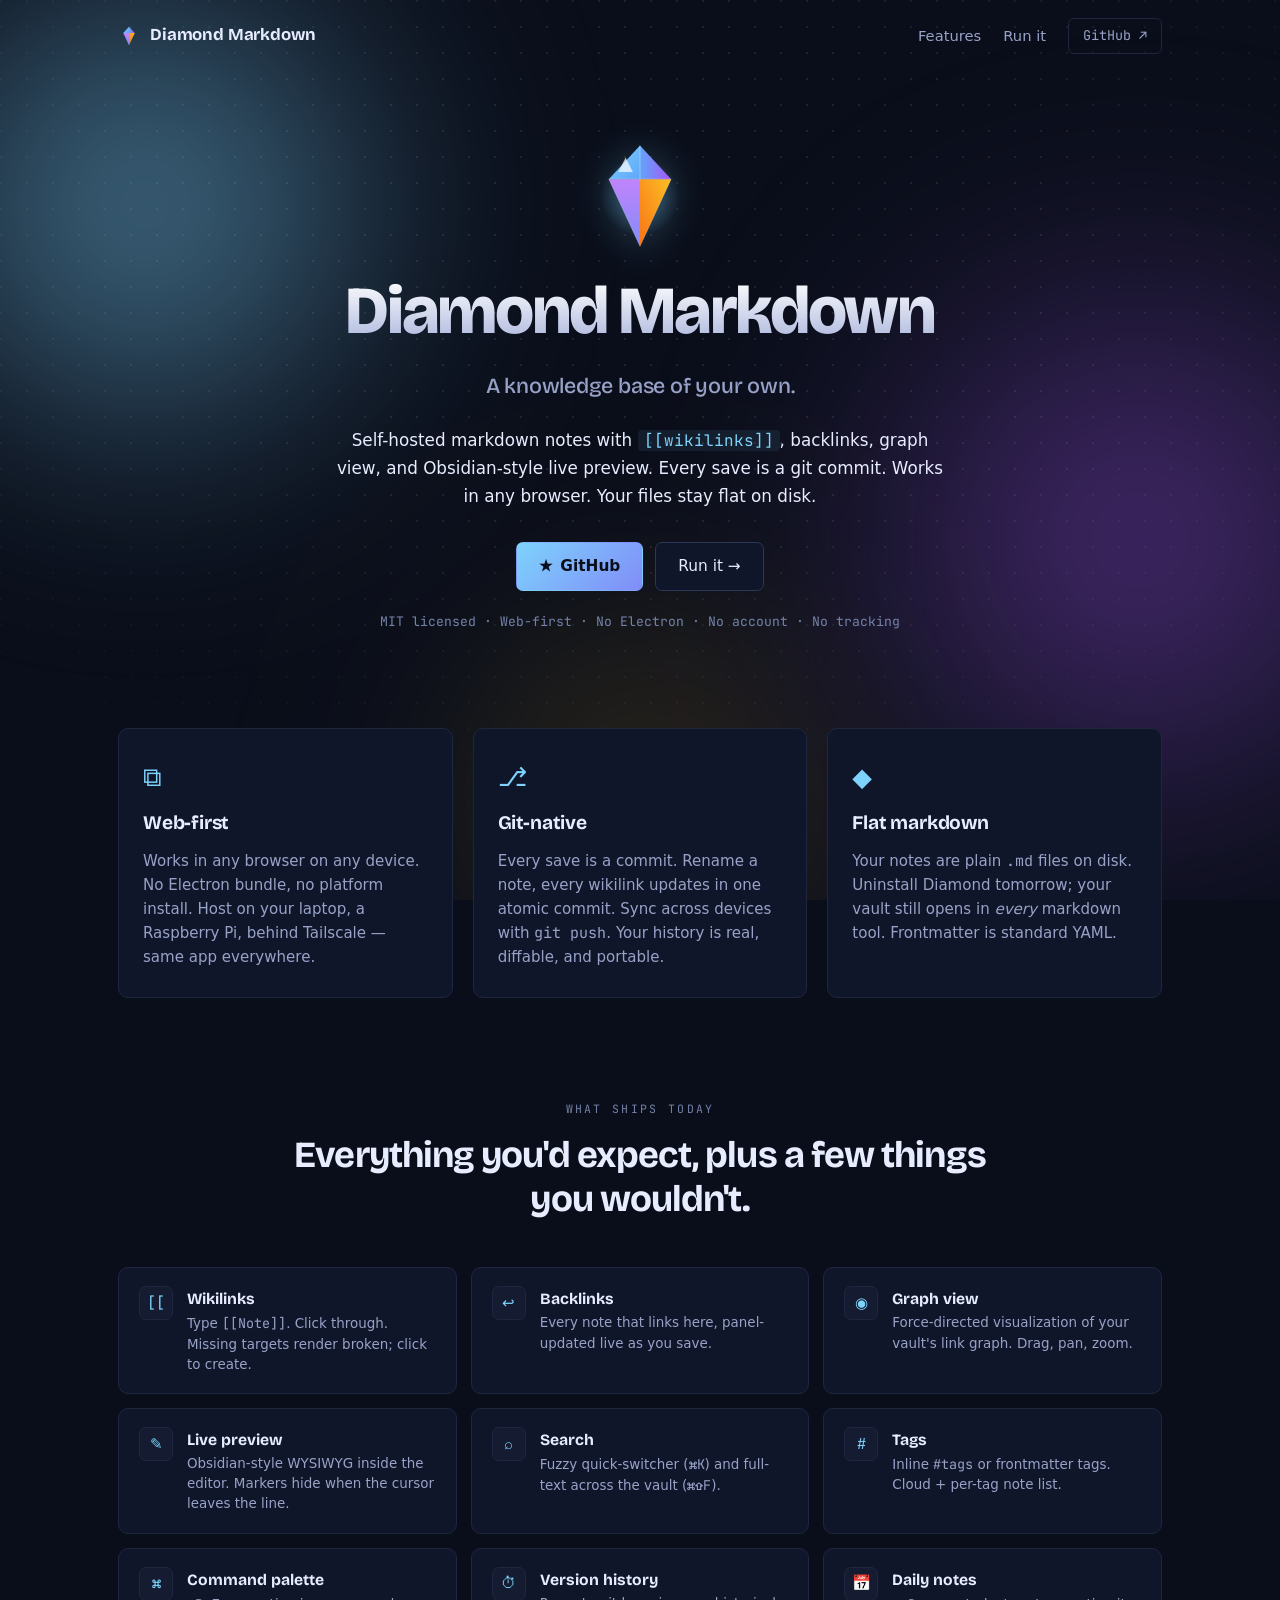
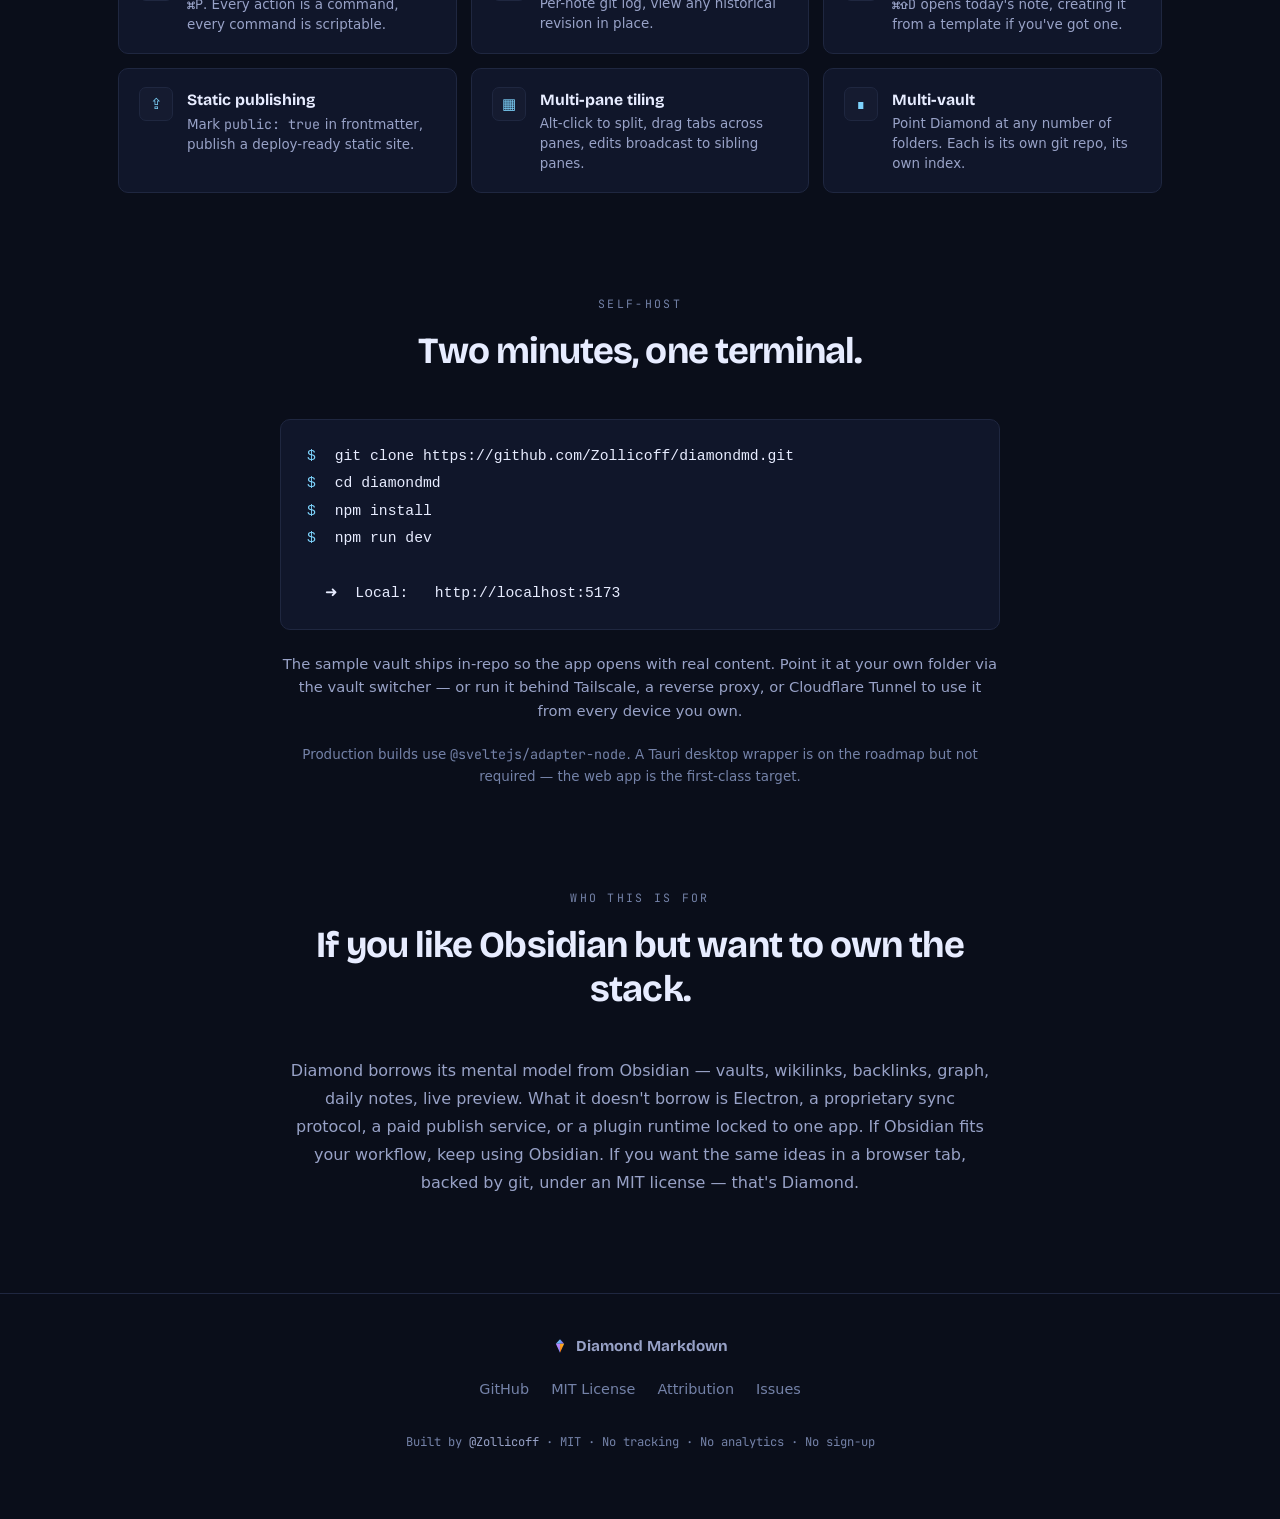
==== index.html @ 81f79e85 "Initial landing page for diamondmarkdown.com" ====
<!doctype html>
<html lang="en">
<head>
<meta charset="utf-8">
<meta name="viewport" content="width=device-width, initial-scale=1">
<title>Diamond Markdown — A knowledge base of your own.</title>
<meta name="description" content="Self-hosted markdown knowledge base. Wikilinks, backlinks, graph view, live preview. Web-first. Git-native. MIT licensed.">
<meta property="og:title" content="Diamond Markdown">
<meta property="og:description" content="A self-hosted markdown knowledge base. Wikilinks, backlinks, graph, live preview. Web-first. Git-native. MIT.">
<meta property="og:type" content="website">
<meta property="og:url" content="https://diamondmarkdown.com">
<meta name="twitter:card" content="summary_large_image">
<link rel="icon" href="/favicon.svg" type="image/svg+xml">
<link rel="preconnect" href="https://fonts.googleapis.com">
<link rel="preconnect" href="https://fonts.gstatic.com" crossorigin>
<link href="https://fonts.googleapis.com/css2?family=Bricolage+Grotesque:opsz,wght@12..96,400..800&family=JetBrains+Mono:wght@400;500&display=swap" rel="stylesheet">
<link rel="stylesheet" href="/styles.css">
</head>
<body>

<div class="aurora" aria-hidden="true">
	<div class="glow a"></div>
	<div class="glow b"></div>
	<div class="glow c"></div>
	<div class="grid"></div>
</div>

<header class="nav">
	<a class="wm-small" href="/">
		<svg viewBox="0 0 100 100" class="crystal" aria-hidden="true">
			<defs>
				<linearGradient id="sa" x1="0" y1="0" x2="1" y2="1"><stop offset="0%" stop-color="#7dd3fc"/><stop offset="100%" stop-color="#60a5fa"/></linearGradient>
				<linearGradient id="sb" x1="0" y1="0" x2="0" y2="1"><stop offset="0%" stop-color="#c084fc"/><stop offset="100%" stop-color="#818cf8"/></linearGradient>
				<linearGradient id="sc" x1="0" y1="0" x2="1" y2="0"><stop offset="0%" stop-color="#60a5fa"/><stop offset="100%" stop-color="#a855f7"/></linearGradient>
				<linearGradient id="sd" x1="1" y1="0" x2="0" y2="1"><stop offset="0%" stop-color="#fbbf24"/><stop offset="100%" stop-color="#f97316"/></linearGradient>
			</defs>
			<polygon points="50,8 24,36 50,36" fill="url(#sa)"/>
			<polygon points="50,8 76,36 50,36" fill="url(#sc)"/>
			<polygon points="24,36 50,36 50,92" fill="url(#sb)"/>
			<polygon points="76,36 50,36 50,92" fill="url(#sd)"/>
			<path d="M24 36 L76 36" stroke="rgba(255,255,255,0.35)" stroke-width="0.6"/>
			<path d="M50 8 L50 36" stroke="rgba(255,255,255,0.45)" stroke-width="0.6"/>
			<path d="M24 36 L50 92 L76 36" stroke="rgba(255,255,255,0.25)" stroke-width="0.6" fill="none"/>
		</svg>
		<span>Diamond Markdown</span>
	</a>
	<nav>
		<a href="#features">Features</a>
		<a href="#run">Run it</a>
		<a href="https://github.com/Zollicoff/diamondmd" class="gh" target="_blank" rel="noopener">GitHub ↗</a>
	</nav>
</header>

<main>

<section class="hero">
	<div class="wm-xl" aria-label="Diamond Markdown">
		<svg viewBox="0 0 100 100" class="crystal big" role="img">
			<defs>
				<linearGradient id="ha" x1="0" y1="0" x2="1" y2="1"><stop offset="0%" stop-color="#7dd3fc"/><stop offset="100%" stop-color="#60a5fa"/></linearGradient>
				<linearGradient id="hb" x1="0" y1="0" x2="0" y2="1"><stop offset="0%" stop-color="#c084fc"/><stop offset="100%" stop-color="#818cf8"/></linearGradient>
				<linearGradient id="hc" x1="0" y1="0" x2="1" y2="0"><stop offset="0%" stop-color="#60a5fa"/><stop offset="100%" stop-color="#a855f7"/></linearGradient>
				<linearGradient id="hd" x1="1" y1="0" x2="0" y2="1"><stop offset="0%" stop-color="#fbbf24"/><stop offset="100%" stop-color="#f97316"/></linearGradient>
				<radialGradient id="glow" cx="50%" cy="50%" r="50%"><stop offset="0%" stop-color="rgba(125,211,252,0.35)"/><stop offset="70%" stop-color="rgba(125,211,252,0)"/></radialGradient>
			</defs>
			<circle cx="50" cy="50" r="48" fill="url(#glow)"/>
			<polygon class="facet f1" points="50,8 24,36 50,36" fill="url(#ha)"/>
			<polygon class="facet f2" points="50,8 76,36 50,36" fill="url(#hc)"/>
			<polygon class="facet f3" points="24,36 50,36 50,92" fill="url(#hb)"/>
			<polygon class="facet f4" points="76,36 50,36 50,92" fill="url(#hd)"/>
			<path d="M24 36 L76 36" stroke="rgba(255,255,255,0.35)" stroke-width="0.6"/>
			<path d="M50 8 L50 36" stroke="rgba(255,255,255,0.45)" stroke-width="0.6"/>
			<path d="M24 36 L50 92 L76 36" stroke="rgba(255,255,255,0.25)" stroke-width="0.6" fill="none"/>
			<polygon class="glint" points="38,18 32,30 44,30" fill="rgba(255,255,255,0.7)"/>
		</svg>
		<h1>Diamond Markdown</h1>
	</div>
	<p class="tag">A knowledge base of your own.</p>
	<p class="lede">
		Self-hosted markdown notes with <span class="wikilink">[[wikilinks]]</span>, backlinks, graph view,
		and Obsidian-style live preview. Every save is a git commit.
		Works in any browser. Your files stay flat on disk.
	</p>
	<div class="cta">
		<a class="btn primary" href="https://github.com/Zollicoff/diamondmd" target="_blank" rel="noopener">
			<span class="mono">★</span> GitHub
		</a>
		<a class="btn" href="#run">Run it →</a>
	</div>
	<p class="sub mono">MIT licensed · Web-first · No Electron · No account · No tracking</p>
</section>

<section class="why">
	<div class="why-card">
		<div class="icon">⧉</div>
		<h3>Web-first</h3>
		<p>Works in any browser on any device. No Electron bundle, no platform install. Host on your laptop, a Raspberry Pi, behind Tailscale — same app everywhere.</p>
	</div>
	<div class="why-card">
		<div class="icon">⎇</div>
		<h3>Git-native</h3>
		<p>Every save is a commit. Rename a note, every wikilink updates in one atomic commit. Sync across devices with <span class="mono">git push</span>. Your history is real, diffable, and portable.</p>
	</div>
	<div class="why-card">
		<div class="icon">◆</div>
		<h3>Flat markdown</h3>
		<p>Your notes are plain <span class="mono">.md</span> files on disk. Uninstall Diamond tomorrow; your vault still opens in <em>every</em> markdown tool. Frontmatter is standard YAML.</p>
	</div>
</section>

<section class="features" id="features">
	<header class="section-head">
		<span class="eyebrow mono">What ships today</span>
		<h2>Everything you'd expect, plus a few things you wouldn't.</h2>
	</header>
	<div class="feature-grid">
		<div class="f"><span class="f-icon">[[</span><div><strong>Wikilinks</strong><p>Type <span class="mono">[[Note]]</span>. Click through. Missing targets render broken; click to create.</p></div></div>
		<div class="f"><span class="f-icon">↩</span><div><strong>Backlinks</strong><p>Every note that links here, panel-updated live as you save.</p></div></div>
		<div class="f"><span class="f-icon">◉</span><div><strong>Graph view</strong><p>Force-directed visualization of your vault's link graph. Drag, pan, zoom.</p></div></div>
		<div class="f"><span class="f-icon">✎</span><div><strong>Live preview</strong><p>Obsidian-style WYSIWYG inside the editor. Markers hide when the cursor leaves the line.</p></div></div>
		<div class="f"><span class="f-icon">⌕</span><div><strong>Search</strong><p>Fuzzy quick-switcher (<span class="mono">⌘K</span>) and full-text across the vault (<span class="mono">⌘⇧F</span>).</p></div></div>
		<div class="f"><span class="f-icon">#</span><div><strong>Tags</strong><p>Inline <span class="mono">#tags</span> or frontmatter tags. Cloud + per-tag note list.</p></div></div>
		<div class="f"><span class="f-icon">⌘</span><div><strong>Command palette</strong><p><span class="mono">⌘P</span>. Every action is a command, every command is scriptable.</p></div></div>
		<div class="f"><span class="f-icon">⏱</span><div><strong>Version history</strong><p>Per-note git log, view any historical revision in place.</p></div></div>
		<div class="f"><span class="f-icon">📅</span><div><strong>Daily notes</strong><p><span class="mono">⌘⇧D</span> opens today's note, creating it from a template if you've got one.</p></div></div>
		<div class="f"><span class="f-icon">⇪</span><div><strong>Static publishing</strong><p>Mark <span class="mono">public: true</span> in frontmatter, publish a deploy-ready static site.</p></div></div>
		<div class="f"><span class="f-icon">▦</span><div><strong>Multi-pane tiling</strong><p>Alt-click to split, drag tabs across panes, edits broadcast to sibling panes.</p></div></div>
		<div class="f"><span class="f-icon">∎</span><div><strong>Multi-vault</strong><p>Point Diamond at any number of folders. Each is its own git repo, its own index.</p></div></div>
	</div>
</section>

<section class="run" id="run">
	<header class="section-head">
		<span class="eyebrow mono">Self-host</span>
		<h2>Two minutes, one terminal.</h2>
	</header>
	<pre class="code"><code><span class="c-prompt">$</span> git clone https://github.com/Zollicoff/diamondmd.git
<span class="c-prompt">$</span> cd diamondmd
<span class="c-prompt">$</span> npm install
<span class="c-prompt">$</span> npm run dev

  ➜  Local:   http://localhost:5173</code></pre>
	<p class="run-note">
		The sample vault ships in-repo so the app opens with real content. Point it at your own folder
		via the vault switcher — or run it behind Tailscale, a reverse proxy, or Cloudflare Tunnel to use
		it from every device you own.
	</p>
	<p class="run-note dim">
		Production builds use <span class="mono">@sveltejs/adapter-node</span>. A Tauri desktop wrapper
		is on the roadmap but not required — the web app is the first-class target.
	</p>
</section>

<section class="compare">
	<header class="section-head">
		<span class="eyebrow mono">Who this is for</span>
		<h2>If you like Obsidian but want to own the stack.</h2>
	</header>
	<p class="compare-body">
		Diamond borrows its mental model from Obsidian — vaults, wikilinks, backlinks, graph, daily notes,
		live preview. What it doesn't borrow is Electron, a proprietary sync protocol, a paid publish service,
		or a plugin runtime locked to one app. If Obsidian fits your workflow, keep using Obsidian. If you
		want the same ideas in a browser tab, backed by git, under an MIT license — that's Diamond.
	</p>
</section>

<footer class="foot">
	<div class="foot-inner">
		<div class="foot-brand">
			<svg viewBox="0 0 100 100" class="crystal tiny" aria-hidden="true">
				<defs>
					<linearGradient id="fa" x1="0" y1="0" x2="1" y2="1"><stop offset="0%" stop-color="#7dd3fc"/><stop offset="100%" stop-color="#60a5fa"/></linearGradient>
					<linearGradient id="fb" x1="0" y1="0" x2="0" y2="1"><stop offset="0%" stop-color="#c084fc"/><stop offset="100%" stop-color="#818cf8"/></linearGradient>
					<linearGradient id="fc" x1="0" y1="0" x2="1" y2="0"><stop offset="0%" stop-color="#60a5fa"/><stop offset="100%" stop-color="#a855f7"/></linearGradient>
					<linearGradient id="fd" x1="1" y1="0" x2="0" y2="1"><stop offset="0%" stop-color="#fbbf24"/><stop offset="100%" stop-color="#f97316"/></linearGradient>
				</defs>
				<polygon points="50,8 24,36 50,36" fill="url(#fa)"/>
				<polygon points="50,8 76,36 50,36" fill="url(#fc)"/>
				<polygon points="24,36 50,36 50,92" fill="url(#fb)"/>
				<polygon points="76,36 50,36 50,92" fill="url(#fd)"/>
			</svg>
			<span>Diamond Markdown</span>
		</div>
		<nav class="foot-nav">
			<a href="https://github.com/Zollicoff/diamondmd" target="_blank" rel="noopener">GitHub</a>
			<a href="https://github.com/Zollicoff/diamondmd/blob/main/LICENSE" target="_blank" rel="noopener">MIT License</a>
			<a href="https://github.com/Zollicoff/diamondmd/blob/main/ACKNOWLEDGMENTS.md" target="_blank" rel="noopener">Attribution</a>
			<a href="https://github.com/Zollicoff/diamondmd/issues" target="_blank" rel="noopener">Issues</a>
		</nav>
		<p class="foot-fine mono">
			Built by <a href="https://github.com/Zollicoff">@Zollicoff</a> · MIT · No tracking · No analytics · No sign-up
		</p>
	</div>
</footer>

</main>

</body>
</html>
---- styles.css ----
/* Diamond Markdown — diamondmarkdown.com landing */

:root {
	--bg:          #0a0e1a;
	--bg-elev:     #10162a;
	--bg-elev-2:   #151b30;
	--border:      #1f2740;
	--border-strong: #2b3658;
	--fg:          #e7ecff;
	--fg-dim:      #98a2c7;
	--fg-muted:    #7482a8;
	--accent:      #7dd3fc;
	--accent-2:    #a855f7;
	--amber:       #fbbf24;
	--danger:      #fb7185;

	--sans: 'Bricolage Grotesque', -apple-system, BlinkMacSystemFont, 'Segoe UI', system-ui, sans-serif;
	--body: -apple-system, BlinkMacSystemFont, 'Segoe UI', system-ui, sans-serif;
	--mono: 'JetBrains Mono', ui-monospace, SFMono-Regular, Menlo, monospace;

	--radius: 10px;
	--max: 1100px;
}

* { box-sizing: border-box; }
html, body { margin: 0; padding: 0; }
html { scroll-behavior: smooth; }
body {
	font-family: var(--body);
	background: var(--bg);
	color: var(--fg);
	font-size: 17px;
	line-height: 1.6;
	-webkit-font-smoothing: antialiased;
	-moz-osx-font-smoothing: grayscale;
	overflow-x: hidden;
}

a { color: inherit; text-decoration: none; }
.mono { font-family: var(--mono); font-variant-numeric: tabular-nums; }

/* ---------- Aurora backdrop ---------- */

.aurora {
	position: fixed;
	inset: 0;
	pointer-events: none;
	z-index: 0;
	overflow: hidden;
}
.aurora .glow {
	position: absolute;
	border-radius: 50%;
	filter: blur(90px);
	opacity: 0.55;
	mix-blend-mode: screen;
}
.aurora .a {
	width: 650px; height: 650px;
	background: radial-gradient(circle, #7dd3fc 0%, transparent 70%);
	top: -120px; left: -180px;
}
.aurora .b {
	width: 720px; height: 720px;
	background: radial-gradient(circle, #a855f7 0%, transparent 70%);
	top: 180px; right: -220px;
	opacity: 0.42;
}
.aurora .c {
	width: 520px; height: 520px;
	background: radial-gradient(circle, #fbbf24 0%, transparent 70%);
	top: 60vh; left: 30vw;
	opacity: 0.18;
}
.aurora .grid {
	position: absolute;
	inset: 0;
	background-image: radial-gradient(circle at 1px 1px, rgba(231, 236, 255, 0.09) 1px, transparent 0);
	background-size: 26px 26px;
	mask-image: radial-gradient(ellipse 80% 70% at 50% 30%, black 40%, transparent 100%);
	-webkit-mask-image: radial-gradient(ellipse 80% 70% at 50% 30%, black 40%, transparent 100%);
}

main {
	position: relative;
	z-index: 1;
}

/* ---------- Nav ---------- */

.nav {
	position: relative;
	z-index: 2;
	display: flex;
	align-items: center;
	justify-content: space-between;
	padding: 18px 28px;
	max-width: var(--max);
	margin: 0 auto;
}
.nav nav {
	display: flex;
	gap: 22px;
	align-items: center;
	font-size: 0.92rem;
}
.nav nav a {
	color: var(--fg-dim);
	transition: color 0.15s;
}
.nav nav a:hover { color: var(--fg); }
.nav nav .gh {
	padding: 6px 14px;
	border: 1px solid var(--border);
	border-radius: 6px;
	font-family: var(--mono);
	font-size: 0.84rem;
}
.nav nav .gh:hover { border-color: var(--accent); color: var(--accent); }

.wm-small {
	display: inline-flex;
	align-items: center;
	gap: 0.6em;
	font-family: var(--sans);
	font-weight: 700;
	font-size: 1.05rem;
	letter-spacing: -0.01em;
}
.wm-small .crystal { width: 22px; height: 22px; }

/* ---------- Hero ---------- */

.hero {
	max-width: var(--max);
	margin: 4rem auto 6rem;
	padding: 0 28px;
	text-align: center;
}
.wm-xl {
	display: inline-flex;
	flex-direction: column;
	align-items: center;
	gap: 22px;
	margin-bottom: 24px;
}
.wm-xl .crystal.big {
	width: 120px;
	height: 120px;
	filter: drop-shadow(0 6px 20px rgba(125, 211, 252, 0.3));
}
.wm-xl .crystal.big .facet { transform-origin: 50px 50px; }
.wm-xl .crystal.big .glint {
	animation: glint 5s ease-in-out infinite;
	transform-origin: 50% 50%;
}
@keyframes glint {
	0%, 100% { opacity: 0; transform: translate(0, 0); }
	50% { opacity: 1; transform: translate(6px, -3px); }
}
.wm-xl h1 {
	font-family: var(--sans);
	font-weight: 800;
	font-size: clamp(2.4rem, 6vw, 4.2rem);
	letter-spacing: -0.035em;
	line-height: 1;
	margin: 0;
	background: linear-gradient(180deg, #ffffff 0%, #aab5dc 100%);
	-webkit-background-clip: text;
	background-clip: text;
	color: transparent;
}

.tag {
	font-family: var(--sans);
	font-weight: 500;
	font-size: clamp(1.1rem, 2vw, 1.35rem);
	color: var(--fg-dim);
	margin: 0 0 24px;
	letter-spacing: -0.01em;
}
.lede {
	max-width: 620px;
	margin: 0 auto 32px;
	color: var(--fg);
	font-size: 1.05rem;
	line-height: 1.65;
}
.lede .wikilink {
	font-family: var(--mono);
	font-size: 0.95em;
	color: var(--accent);
	background: rgba(125, 211, 252, 0.08);
	padding: 0 6px;
	border-radius: 4px;
}

.cta {
	display: flex;
	justify-content: center;
	gap: 12px;
	margin-bottom: 20px;
	flex-wrap: wrap;
}
.btn {
	display: inline-flex;
	align-items: center;
	gap: 8px;
	padding: 11px 22px;
	border-radius: 7px;
	border: 1px solid var(--border-strong);
	background: var(--bg-elev);
	color: var(--fg);
	font-family: var(--body);
	font-size: 0.96rem;
	font-weight: 500;
	cursor: pointer;
	transition: border-color 0.15s, color 0.15s, transform 0.12s;
}
.btn:hover { border-color: var(--accent); color: var(--accent); transform: translateY(-1px); }
.btn.primary {
	background: linear-gradient(135deg, #7dd3fc 0%, #818cf8 100%);
	border-color: transparent;
	color: #0a0e1a;
	font-weight: 600;
}
.btn.primary:hover { color: #0a0e1a; filter: brightness(1.08); }
.btn.primary span.mono { color: #0a0e1a; font-weight: 700; }

.sub {
	color: var(--fg-muted);
	font-size: 0.82rem;
}

/* ---------- Why (3 cards) ---------- */

.why {
	max-width: var(--max);
	margin: 0 auto 6rem;
	padding: 0 28px;
	display: grid;
	grid-template-columns: repeat(3, 1fr);
	gap: 20px;
}
.why-card {
	background: var(--bg-elev);
	border: 1px solid var(--border);
	border-radius: var(--radius);
	padding: 28px 24px;
	transition: border-color 0.18s, transform 0.18s;
	position: relative;
	overflow: hidden;
}
.why-card::before {
	content: '';
	position: absolute;
	top: 0; left: 0; right: 0;
	height: 2px;
	background: linear-gradient(90deg, transparent, var(--accent), transparent);
	opacity: 0;
	transition: opacity 0.2s;
}
.why-card:hover { border-color: var(--border-strong); transform: translateY(-2px); }
.why-card:hover::before { opacity: 1; }
.why-card .icon {
	font-size: 1.6rem;
	color: var(--accent);
	margin-bottom: 10px;
}
.why-card h3 {
	font-family: var(--sans);
	font-size: 1.2rem;
	font-weight: 700;
	margin: 0 0 10px;
	letter-spacing: -0.01em;
}
.why-card p {
	color: var(--fg-dim);
	font-size: 0.94rem;
	margin: 0;
	line-height: 1.6;
}

/* ---------- Section heads ---------- */

.section-head {
	text-align: center;
	margin-bottom: 46px;
}
.section-head .eyebrow {
	font-size: 0.72rem;
	text-transform: uppercase;
	letter-spacing: 0.2em;
	color: var(--fg-muted);
}
.section-head h2 {
	font-family: var(--sans);
	font-size: clamp(1.7rem, 3vw, 2.3rem);
	font-weight: 700;
	letter-spacing: -0.025em;
	line-height: 1.2;
	margin: 12px auto 0;
	max-width: 720px;
	color: var(--fg);
}

/* ---------- Features grid ---------- */

.features {
	max-width: var(--max);
	margin: 0 auto 6rem;
	padding: 0 28px;
}
.feature-grid {
	display: grid;
	grid-template-columns: repeat(3, 1fr);
	gap: 14px;
}
.f {
	display: flex;
	gap: 14px;
	padding: 18px 20px;
	background: var(--bg-elev);
	border: 1px solid var(--border);
	border-radius: var(--radius);
	transition: border-color 0.15s, transform 0.15s;
}
.f:hover { border-color: var(--border-strong); transform: translateY(-1px); }
.f-icon {
	flex-shrink: 0;
	width: 34px; height: 34px;
	display: flex; align-items: center; justify-content: center;
	background: var(--bg-elev-2);
	border: 1px solid var(--border);
	border-radius: 7px;
	color: var(--accent);
	font-family: var(--mono);
	font-size: 0.95rem;
}
.f strong {
	display: block;
	font-family: var(--sans);
	font-weight: 700;
	font-size: 0.98rem;
	margin-bottom: 2px;
}
.f p {
	margin: 0;
	color: var(--fg-dim);
	font-size: 0.84rem;
	line-height: 1.5;
}

/* ---------- Run section ---------- */

.run {
	max-width: var(--max);
	margin: 0 auto 6rem;
	padding: 0 28px;
}
.code {
	max-width: 720px;
	margin: 0 auto;
	background: var(--bg-elev);
	border: 1px solid var(--border);
	border-radius: var(--radius);
	padding: 22px 26px;
	overflow-x: auto;
	font-family: var(--mono);
	font-size: 0.92rem;
	line-height: 1.8;
	color: var(--fg);
}
.code .c-prompt { color: var(--accent); margin-right: 10px; user-select: none; }
.run-note {
	max-width: 720px;
	margin: 22px auto 0;
	color: var(--fg-dim);
	font-size: 0.92rem;
	text-align: center;
}
.run-note.dim { color: var(--fg-muted); font-size: 0.84rem; }

/* ---------- Compare ---------- */

.compare {
	max-width: var(--max);
	margin: 0 auto 6rem;
	padding: 0 28px;
}
.compare-body {
	max-width: 700px;
	margin: 0 auto;
	text-align: center;
	color: var(--fg-dim);
	font-size: 1rem;
	line-height: 1.75;
}
.compare-body em { color: var(--fg); font-style: italic; }

/* ---------- Footer ---------- */

.foot {
	border-top: 1px solid var(--border);
	padding: 40px 28px 60px;
	margin-top: 4rem;
	position: relative;
	z-index: 1;
}
.foot-inner {
	max-width: var(--max);
	margin: 0 auto;
	display: flex;
	flex-direction: column;
	align-items: center;
	gap: 20px;
	text-align: center;
}
.foot-brand {
	display: inline-flex;
	align-items: center;
	gap: 8px;
	font-family: var(--sans);
	font-weight: 700;
	font-size: 0.95rem;
	color: var(--fg-dim);
}
.foot-brand .crystal.tiny { width: 16px; height: 16px; }
.foot-nav {
	display: flex;
	gap: 22px;
	flex-wrap: wrap;
	justify-content: center;
	font-size: 0.9rem;
}
.foot-nav a {
	color: var(--fg-muted);
	transition: color 0.15s;
}
.foot-nav a:hover { color: var(--accent); }
.foot-fine {
	color: var(--fg-muted);
	font-size: 0.76rem;
}
.foot-fine a { color: var(--fg-dim); }
.foot-fine a:hover { color: var(--accent); }

/* ---------- Responsive ---------- */

@media (max-width: 900px) {
	.why, .feature-grid { grid-template-columns: repeat(2, 1fr); }
	.nav nav a:not(.gh) { display: none; }
}
@media (max-width: 600px) {
	.hero { margin: 2.5rem auto 4rem; }
	.wm-xl .crystal.big { width: 88px; height: 88px; }
	.why, .feature-grid { grid-template-columns: 1fr; }
	.nav { padding: 14px 18px; }
	.hero, .why, .features, .run, .compare { padding: 0 18px; }
	.code { padding: 16px 18px; font-size: 0.82rem; }
}

@media (prefers-reduced-motion: reduce) {
	.wm-xl .crystal.big .glint { animation: none; }
	*, *::before, *::after {
		transition-duration: 0.01ms !important;
		animation-duration: 0.01ms !important;
	}
}
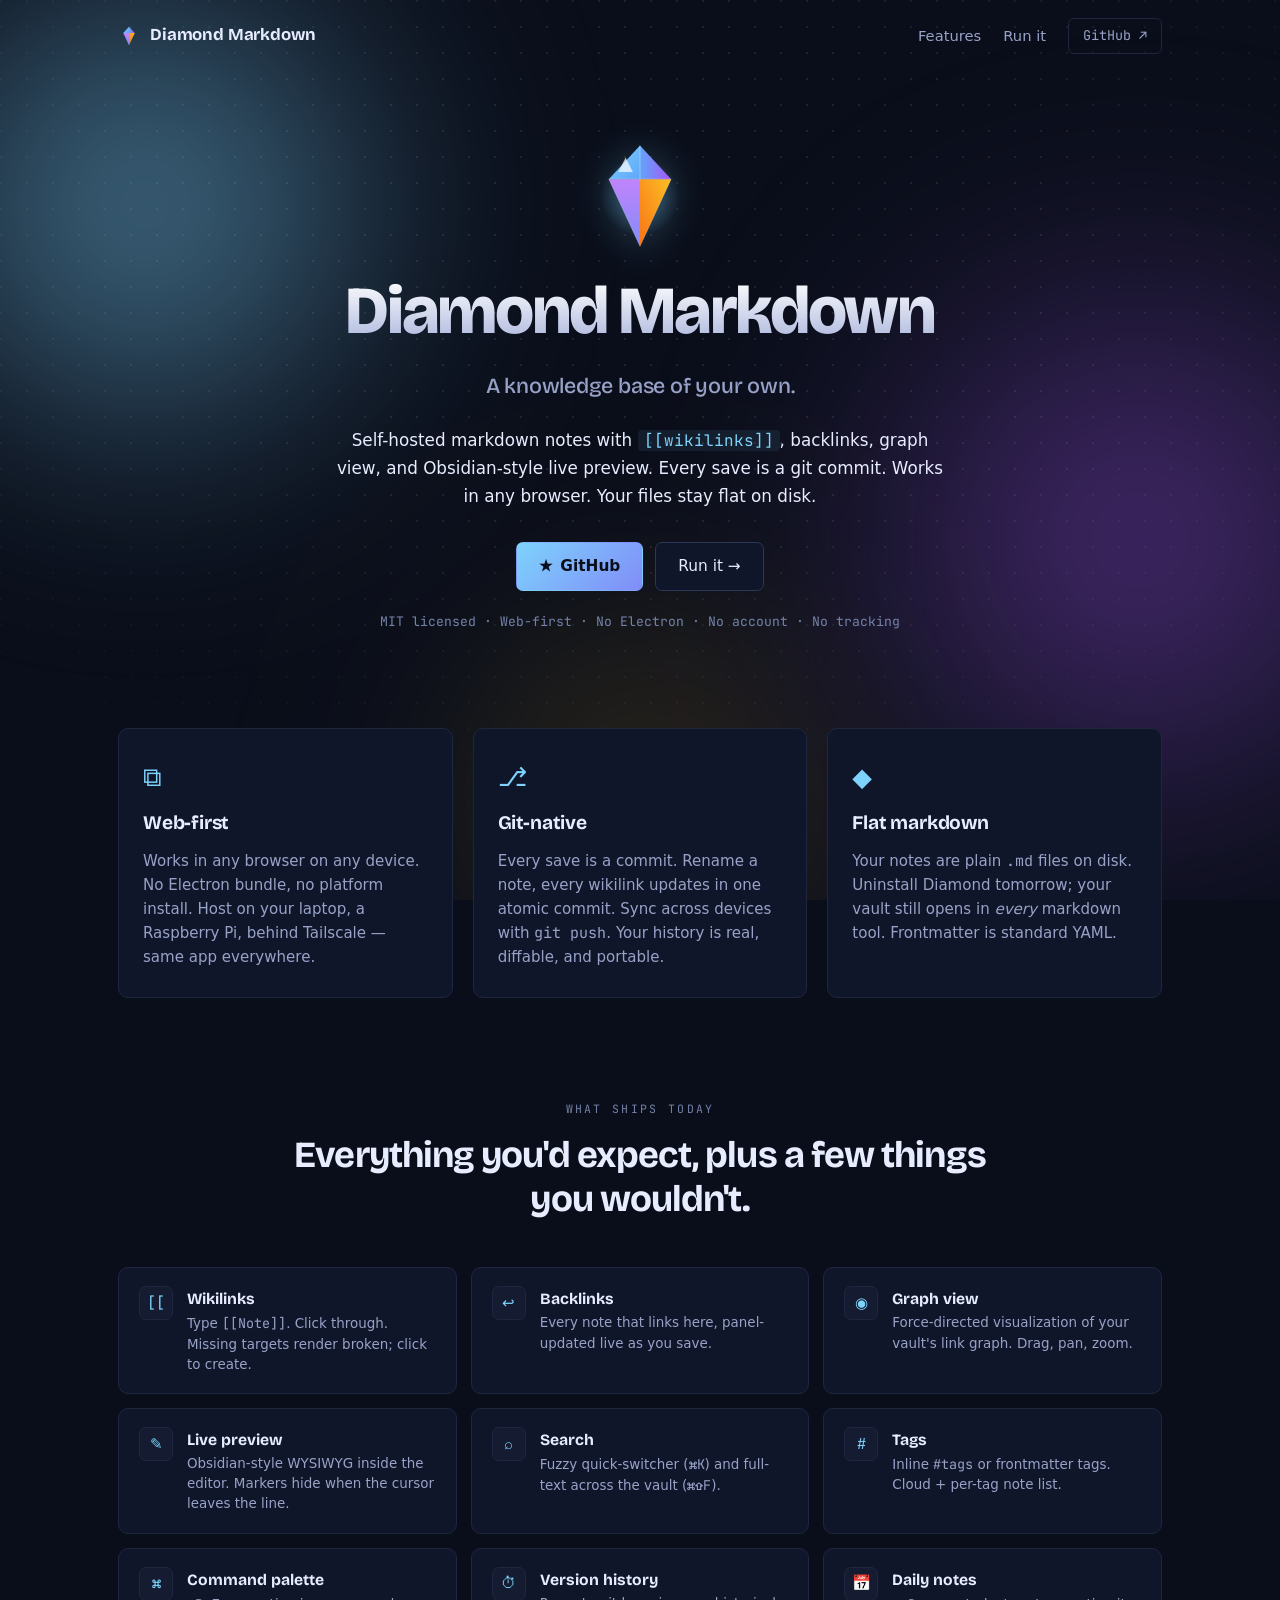
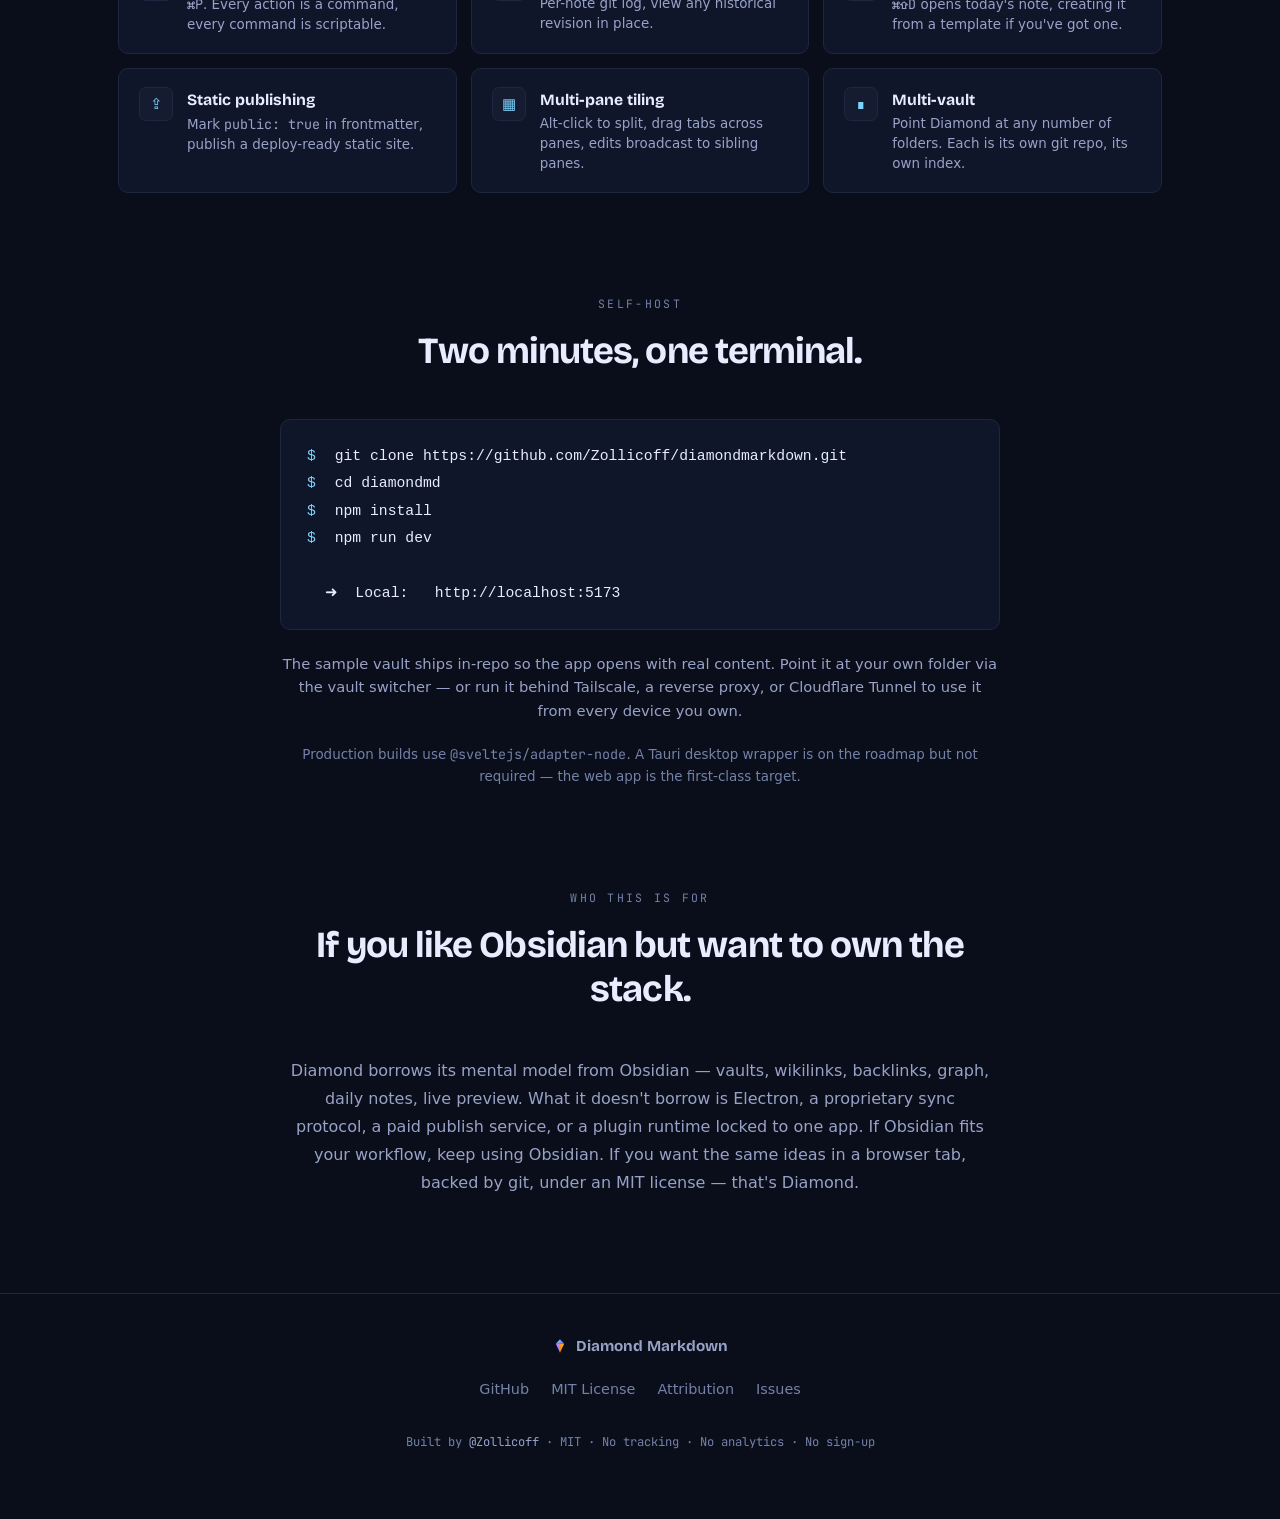
==== commit 75f4ae5d: "update GH repo URL refs after diamondmd → diamondmarkdown rename" ====
--- a/index.html
+++ b/index.html
@@ -5,12 +5,31 @@
 <meta name="viewport" content="width=device-width, initial-scale=1">
 <title>Diamond Markdown — A knowledge base of your own.</title>
 <meta name="description" content="Self-hosted markdown knowledge base. Wikilinks, backlinks, graph view, live preview. Web-first. Git-native. MIT licensed.">
+<meta name="theme-color" content="#0a0e1a">
+
+<!-- Open Graph -->
 <meta property="og:title" content="Diamond Markdown">
 <meta property="og:description" content="A self-hosted markdown knowledge base. Wikilinks, backlinks, graph, live preview. Web-first. Git-native. MIT.">
 <meta property="og:type" content="website">
 <meta property="og:url" content="https://diamondmarkdown.com">
+<meta property="og:image" content="https://diamondmarkdown.com/og-image.png">
+<meta property="og:image:width" content="1200">
+<meta property="og:image:height" content="630">
+<meta property="og:image:alt" content="Diamond Markdown — a knowledge base of your own.">
+<meta property="og:site_name" content="Diamond Markdown">
+
+<!-- Twitter -->
 <meta name="twitter:card" content="summary_large_image">
+<meta name="twitter:title" content="Diamond Markdown">
+<meta name="twitter:description" content="A self-hosted markdown knowledge base. Web-first. Git-native. MIT.">
+<meta name="twitter:image" content="https://diamondmarkdown.com/og-image.png">
+<meta name="twitter:image:alt" content="Diamond Markdown — a knowledge base of your own.">
+
+<!-- Favicons -->
 <link rel="icon" href="/favicon.svg" type="image/svg+xml">
+<link rel="icon" type="image/png" sizes="32x32" href="/favicon-32.png">
+<link rel="icon" type="image/png" sizes="16x16" href="/favicon-16.png">
+<link rel="apple-touch-icon" sizes="180x180" href="/apple-touch-icon.png">
 <link rel="preconnect" href="https://fonts.googleapis.com">
 <link rel="preconnect" href="https://fonts.gstatic.com" crossorigin>
 <link href="https://fonts.googleapis.com/css2?family=Bricolage+Grotesque:opsz,wght@12..96,400..800&family=JetBrains+Mono:wght@400;500&display=swap" rel="stylesheet">
@@ -47,7 +66,7 @@
 	<nav>
 		<a href="#features">Features</a>
 		<a href="#run">Run it</a>
-		<a href="https://github.com/Zollicoff/diamondmd" class="gh" target="_blank" rel="noopener">GitHub ↗</a>
+		<a href="https://github.com/Zollicoff/diamondmarkdown" class="gh" target="_blank" rel="noopener">GitHub ↗</a>
 	</nav>
 </header>
 
@@ -82,7 +101,7 @@
 		Works in any browser. Your files stay flat on disk.
 	</p>
 	<div class="cta">
-		<a class="btn primary" href="https://github.com/Zollicoff/diamondmd" target="_blank" rel="noopener">
+		<a class="btn primary" href="https://github.com/Zollicoff/diamondmarkdown" target="_blank" rel="noopener">
 			<span class="mono">★</span> GitHub
 		</a>
 		<a class="btn" href="#run">Run it →</a>
@@ -134,7 +153,7 @@
 		<span class="eyebrow mono">Self-host</span>
 		<h2>Two minutes, one terminal.</h2>
 	</header>
-	<pre class="code"><code><span class="c-prompt">$</span> git clone https://github.com/Zollicoff/diamondmd.git
+	<pre class="code"><code><span class="c-prompt">$</span> git clone https://github.com/Zollicoff/diamondmarkdown.git
 <span class="c-prompt">$</span> cd diamondmd
 <span class="c-prompt">$</span> npm install
 <span class="c-prompt">$</span> npm run dev
@@ -182,10 +201,10 @@
 			<span>Diamond Markdown</span>
 		</div>
 		<nav class="foot-nav">
-			<a href="https://github.com/Zollicoff/diamondmd" target="_blank" rel="noopener">GitHub</a>
-			<a href="https://github.com/Zollicoff/diamondmd/blob/main/LICENSE" target="_blank" rel="noopener">MIT License</a>
-			<a href="https://github.com/Zollicoff/diamondmd/blob/main/ACKNOWLEDGMENTS.md" target="_blank" rel="noopener">Attribution</a>
-			<a href="https://github.com/Zollicoff/diamondmd/issues" target="_blank" rel="noopener">Issues</a>
+			<a href="https://github.com/Zollicoff/diamondmarkdown" target="_blank" rel="noopener">GitHub</a>
+			<a href="https://github.com/Zollicoff/diamondmarkdown/blob/main/LICENSE" target="_blank" rel="noopener">MIT License</a>
+			<a href="https://github.com/Zollicoff/diamondmarkdown/blob/main/ACKNOWLEDGMENTS.md" target="_blank" rel="noopener">Attribution</a>
+			<a href="https://github.com/Zollicoff/diamondmarkdown/issues" target="_blank" rel="noopener">Issues</a>
 		</nav>
 		<p class="foot-fine mono">
 			Built by <a href="https://github.com/Zollicoff">@Zollicoff</a> · MIT · No tracking · No analytics · No sign-up
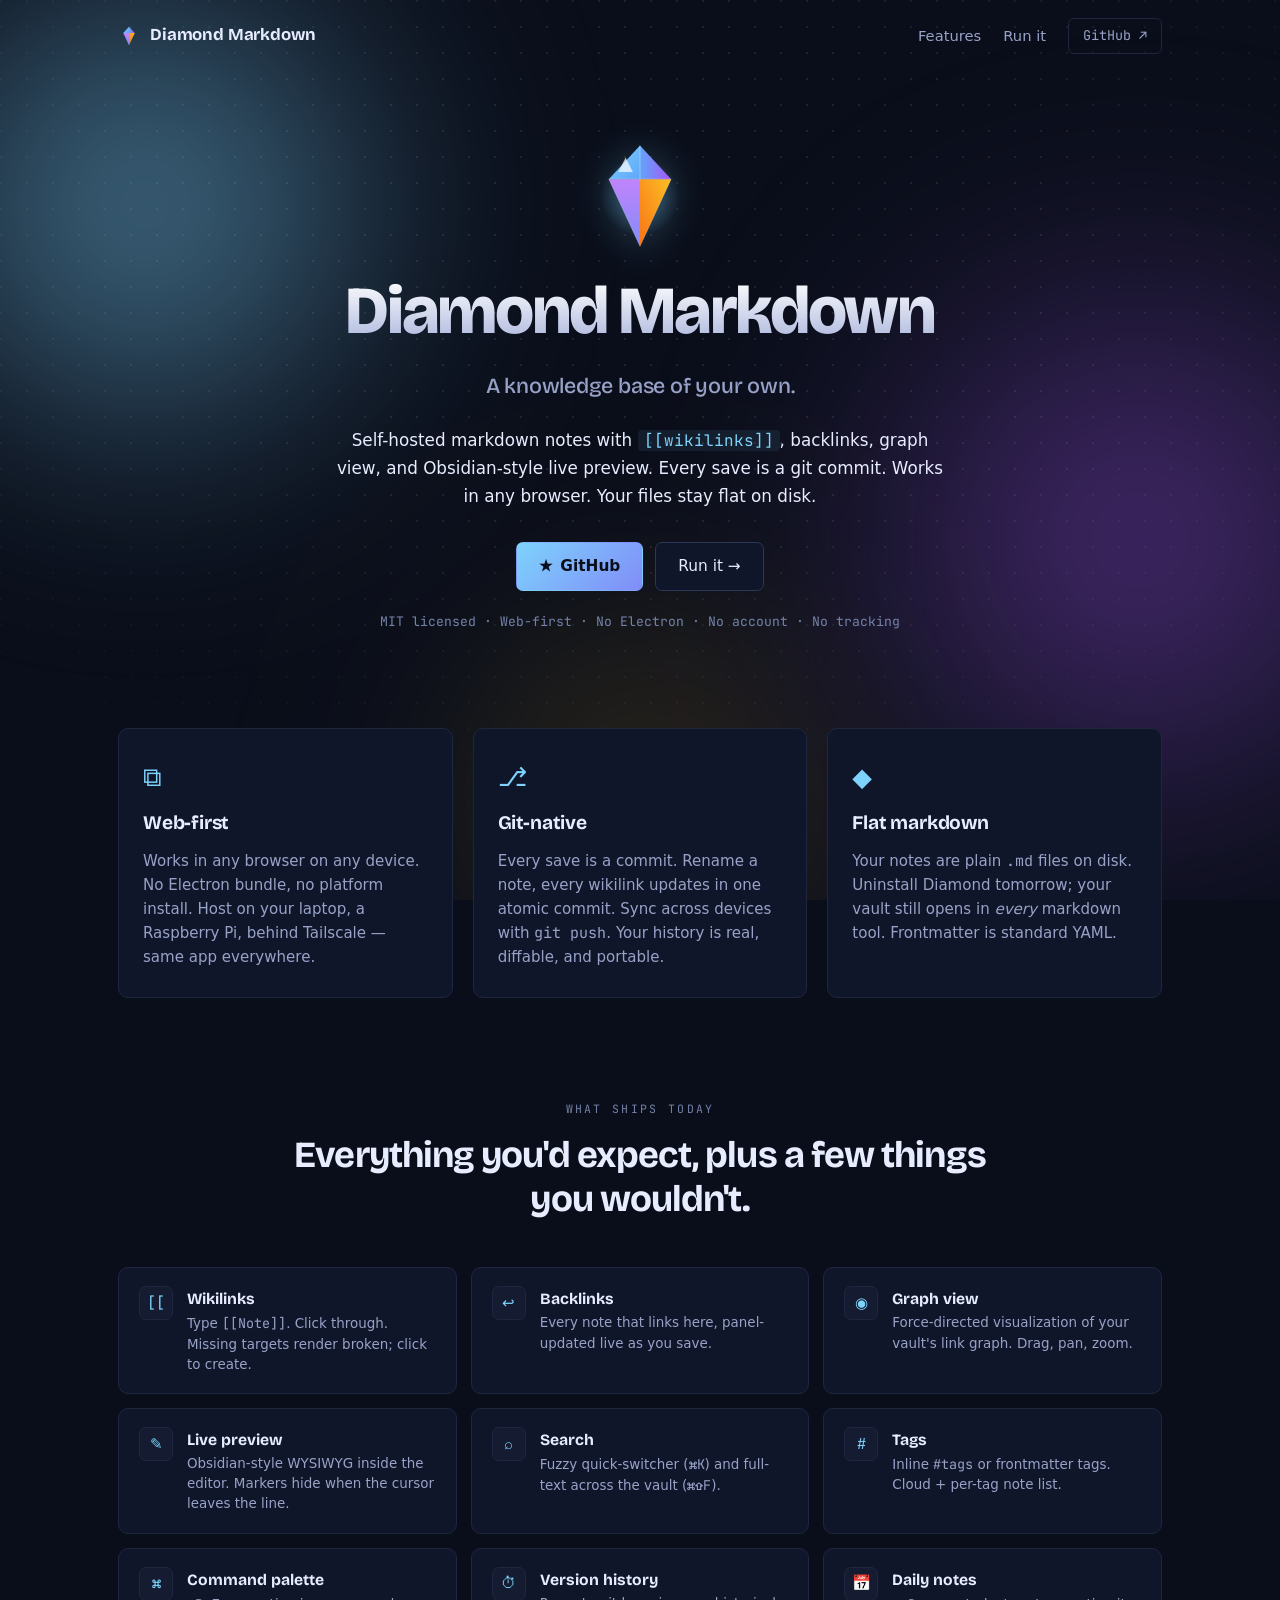
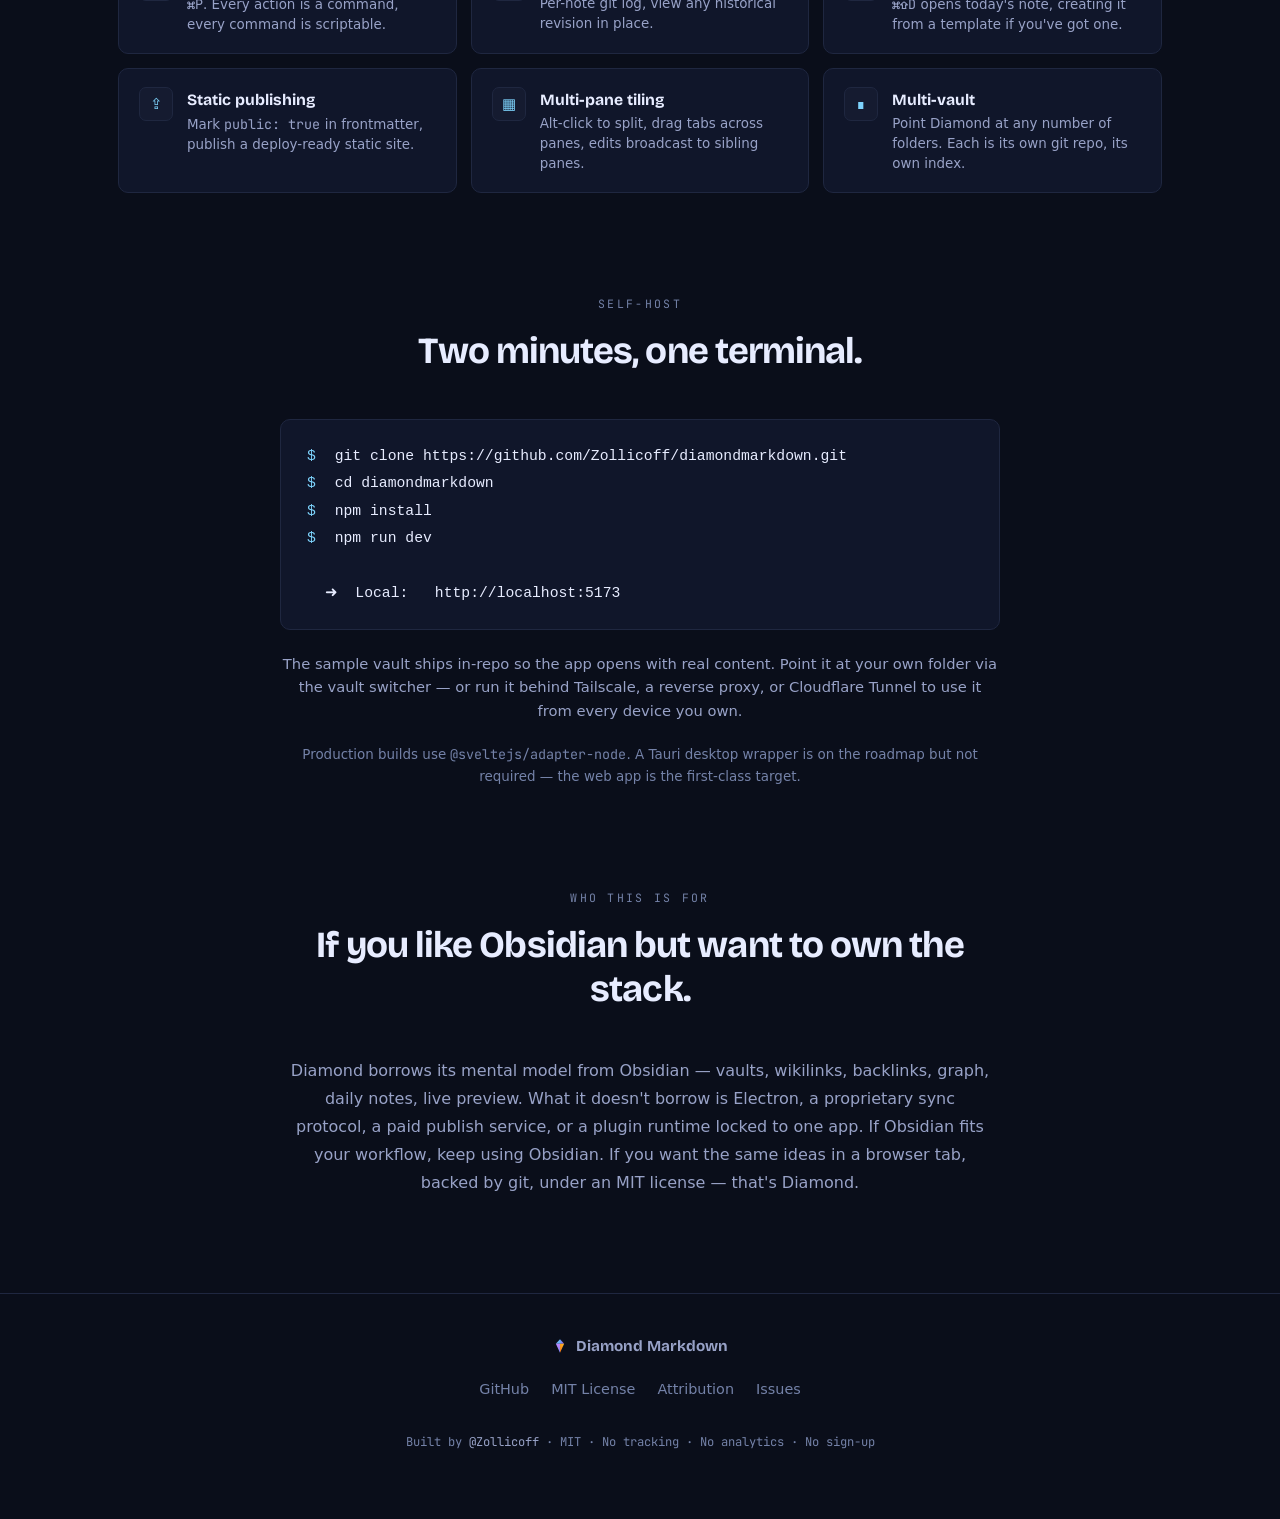
==== commit ef4aaff8: "fix: post-rename, self-host snippet should cd diamondmarkdown" ====
--- a/index.html
+++ b/index.html
@@ -154,7 +154,7 @@
 		<h2>Two minutes, one terminal.</h2>
 	</header>
 	<pre class="code"><code><span class="c-prompt">$</span> git clone https://github.com/Zollicoff/diamondmarkdown.git
-<span class="c-prompt">$</span> cd diamondmd
+<span class="c-prompt">$</span> cd diamondmarkdown
 <span class="c-prompt">$</span> npm install
 <span class="c-prompt">$</span> npm run dev
 
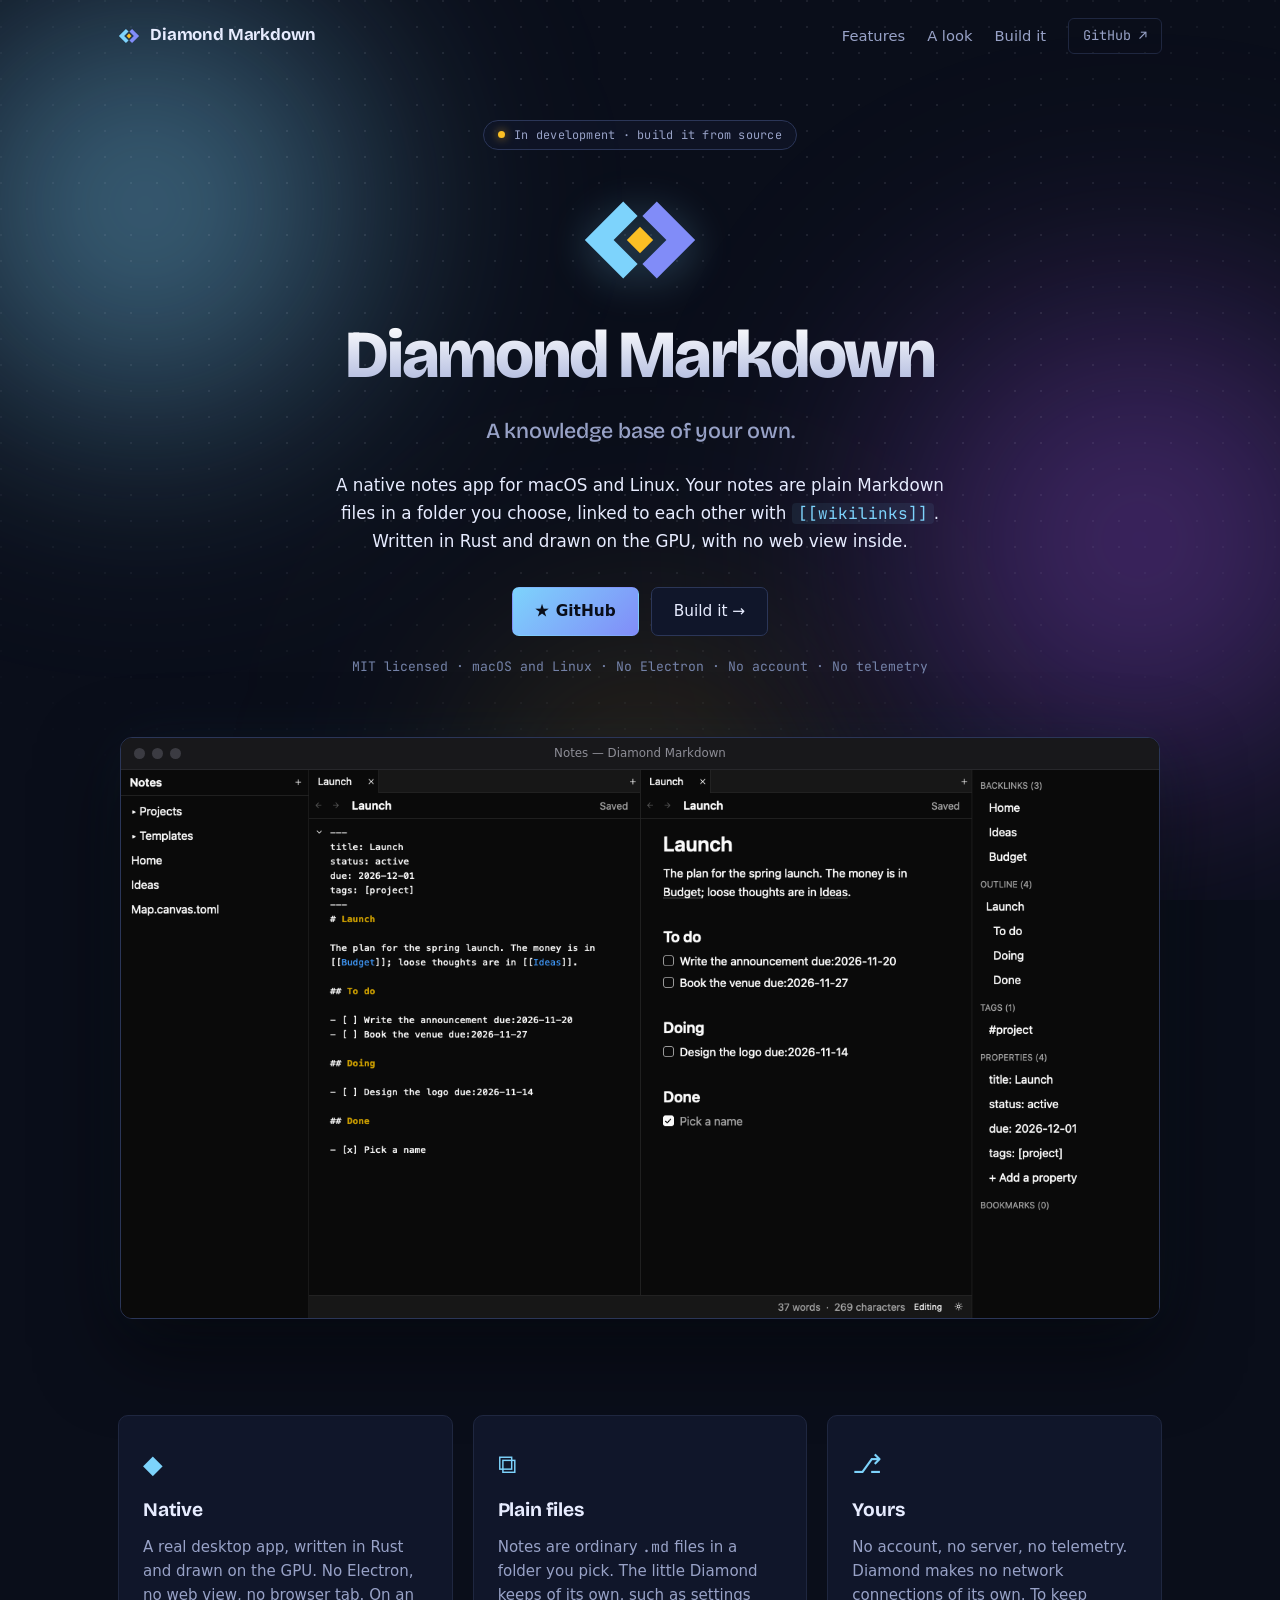
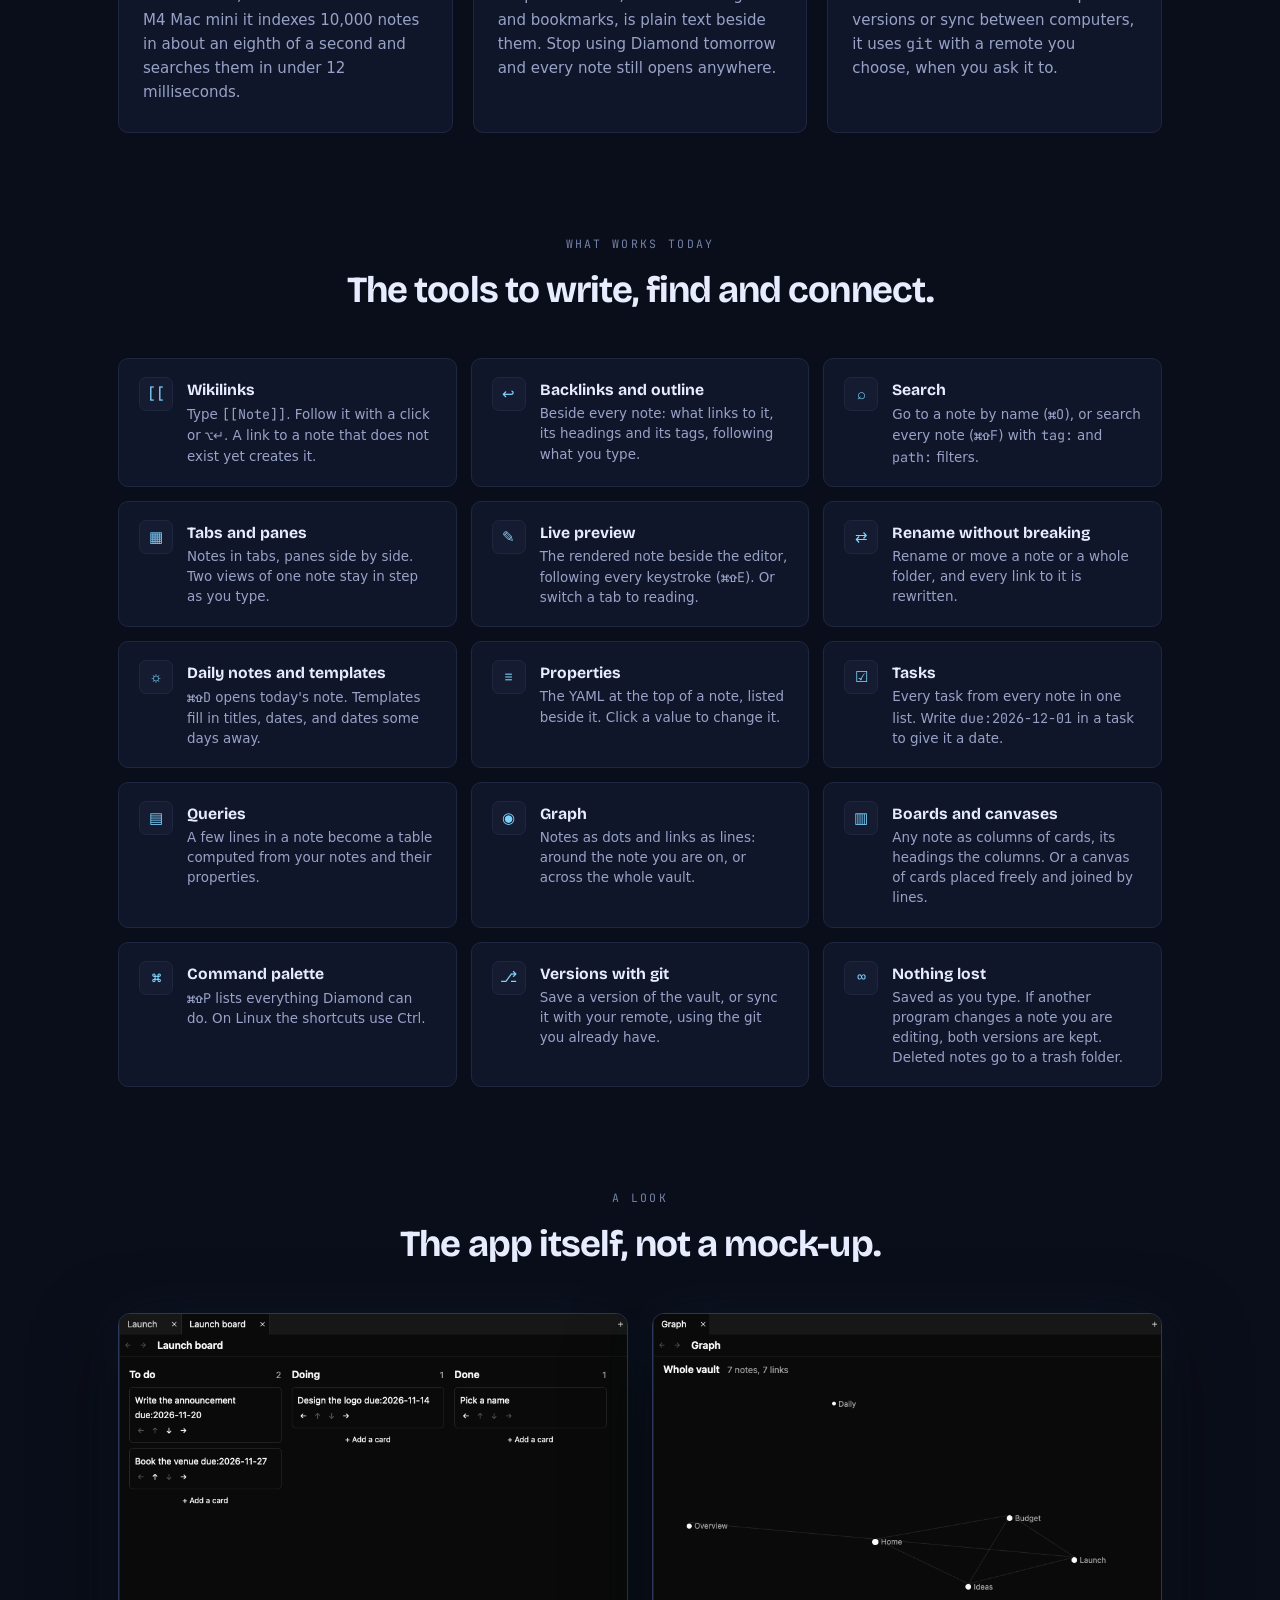
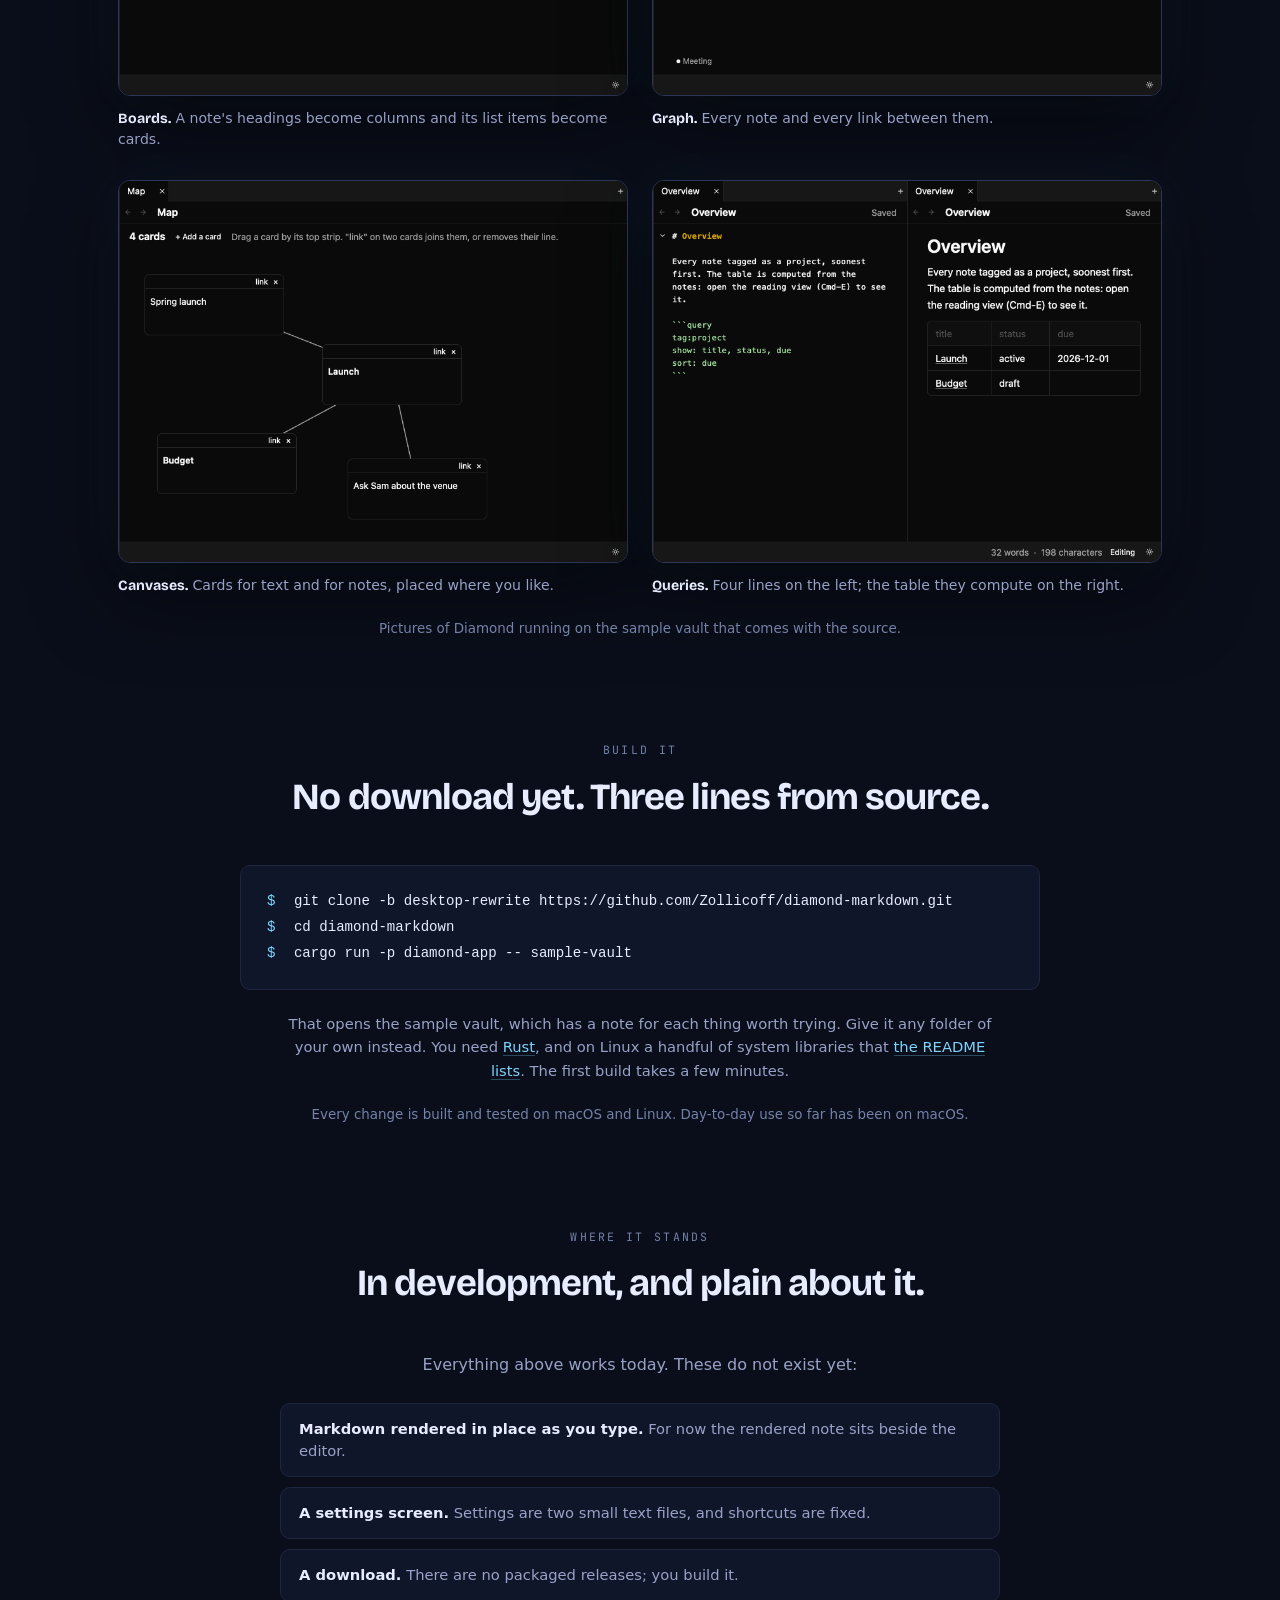
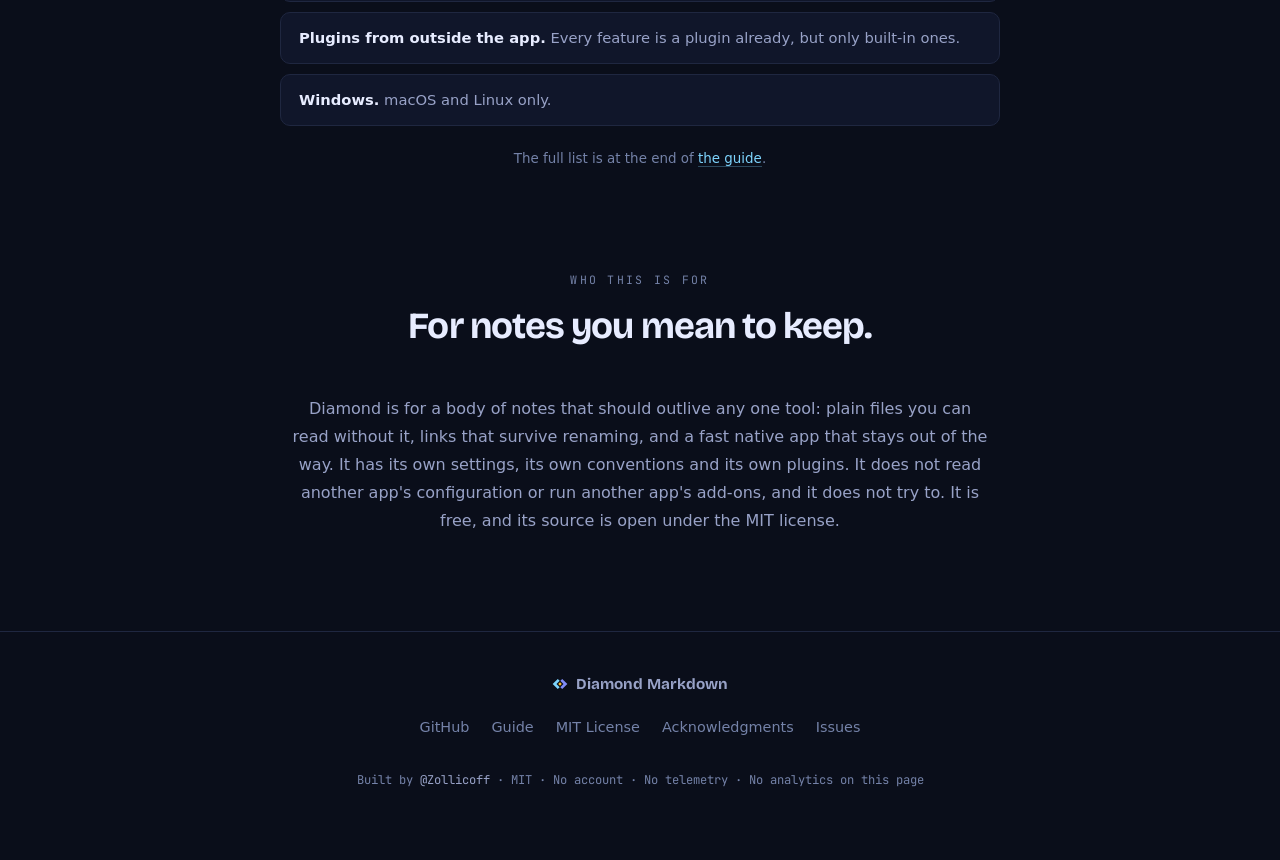
==== commit 4522945d: "Rewrite the page for the desktop app, with a new mark The page described the earlier self-hosted web" ====
--- a/index.html
+++ b/index.html
@@ -4,15 +4,16 @@
 <meta charset="utf-8">
 <meta name="viewport" content="width=device-width, initial-scale=1">
 <title>Diamond Markdown — A knowledge base of your own.</title>
-<meta name="description" content="Self-hosted markdown knowledge base. Wikilinks, backlinks, graph view, live preview. Web-first. Git-native. MIT licensed.">
+<meta name="description" content="A native Markdown notes app for macOS and Linux. Plain files in a folder, linked with wikilinks: backlinks, search, tasks, queries, a graph, boards and canvases. Written in Rust. Open source.">
 <meta name="theme-color" content="#0a0e1a">
+<link rel="canonical" href="https://www.diamondmarkdown.com/">
 
 <!-- Open Graph -->
 <meta property="og:title" content="Diamond Markdown">
-<meta property="og:description" content="A self-hosted markdown knowledge base. Wikilinks, backlinks, graph, live preview. Web-first. Git-native. MIT.">
+<meta property="og:description" content="A native Markdown notes app for macOS and Linux. Plain files, wikilinks, backlinks, tasks, queries and a graph. Open source.">
 <meta property="og:type" content="website">
-<meta property="og:url" content="https://diamondmarkdown.com">
-<meta property="og:image" content="https://diamondmarkdown.com/og-image.png">
+<meta property="og:url" content="https://www.diamondmarkdown.com/">
+<meta property="og:image" content="https://www.diamondmarkdown.com/og-image.png">
 <meta property="og:image:width" content="1200">
 <meta property="og:image:height" content="630">
 <meta property="og:image:alt" content="Diamond Markdown — a knowledge base of your own.">
@@ -21,21 +22,30 @@
 <!-- Twitter -->
 <meta name="twitter:card" content="summary_large_image">
 <meta name="twitter:title" content="Diamond Markdown">
-<meta name="twitter:description" content="A self-hosted markdown knowledge base. Web-first. Git-native. MIT.">
-<meta name="twitter:image" content="https://diamondmarkdown.com/og-image.png">
+<meta name="twitter:description" content="A native Markdown notes app for macOS and Linux. Plain files. Open source.">
+<meta name="twitter:image" content="https://www.diamondmarkdown.com/og-image.png">
 <meta name="twitter:image:alt" content="Diamond Markdown — a knowledge base of your own.">
 
 <!-- Favicons -->
-<link rel="icon" href="/favicon.svg" type="image/svg+xml">
-<link rel="icon" type="image/png" sizes="32x32" href="/favicon-32.png">
-<link rel="icon" type="image/png" sizes="16x16" href="/favicon-16.png">
-<link rel="apple-touch-icon" sizes="180x180" href="/apple-touch-icon.png">
+<link rel="icon" href="favicon.svg" type="image/svg+xml">
+<link rel="icon" type="image/png" sizes="32x32" href="favicon-32.png">
+<link rel="icon" type="image/png" sizes="16x16" href="favicon-16.png">
+<link rel="apple-touch-icon" sizes="180x180" href="apple-touch-icon.png">
 <link rel="preconnect" href="https://fonts.googleapis.com">
 <link rel="preconnect" href="https://fonts.gstatic.com" crossorigin>
 <link href="https://fonts.googleapis.com/css2?family=Bricolage+Grotesque:opsz,wght@12..96,400..800&family=JetBrains+Mono:wght@400;500&display=swap" rel="stylesheet">
-<link rel="stylesheet" href="/styles.css">
+<link rel="stylesheet" href="styles.css">
 </head>
 <body>
+
+<!-- The mark, drawn once and used wherever it appears. It is favicon.svg. -->
+<svg width="0" height="0" style="position:absolute" aria-hidden="true">
+	<symbol id="mark" viewBox="0 0 100 100">
+		<path fill="#7dd3fc" d="M4 50 36 18l12 12-20 20 20 20-12 12Z"/>
+		<path fill="#818cf8" d="m96 50-32 32-12-12 20-20-20-20 12-12Z"/>
+		<path fill="#fbbf24" d="M50 39 61 50 50 61 39 50Z"/>
+	</symbol>
+</svg>
 
 <div class="aurora" aria-hidden="true">
 	<div class="glow a"></div>
@@ -46,168 +56,197 @@
 
 <header class="nav">
 	<a class="wm-small" href="/">
-		<svg viewBox="0 0 100 100" class="crystal" aria-hidden="true">
-			<defs>
-				<linearGradient id="sa" x1="0" y1="0" x2="1" y2="1"><stop offset="0%" stop-color="#7dd3fc"/><stop offset="100%" stop-color="#60a5fa"/></linearGradient>
-				<linearGradient id="sb" x1="0" y1="0" x2="0" y2="1"><stop offset="0%" stop-color="#c084fc"/><stop offset="100%" stop-color="#818cf8"/></linearGradient>
-				<linearGradient id="sc" x1="0" y1="0" x2="1" y2="0"><stop offset="0%" stop-color="#60a5fa"/><stop offset="100%" stop-color="#a855f7"/></linearGradient>
-				<linearGradient id="sd" x1="1" y1="0" x2="0" y2="1"><stop offset="0%" stop-color="#fbbf24"/><stop offset="100%" stop-color="#f97316"/></linearGradient>
-			</defs>
-			<polygon points="50,8 24,36 50,36" fill="url(#sa)"/>
-			<polygon points="50,8 76,36 50,36" fill="url(#sc)"/>
-			<polygon points="24,36 50,36 50,92" fill="url(#sb)"/>
-			<polygon points="76,36 50,36 50,92" fill="url(#sd)"/>
-			<path d="M24 36 L76 36" stroke="rgba(255,255,255,0.35)" stroke-width="0.6"/>
-			<path d="M50 8 L50 36" stroke="rgba(255,255,255,0.45)" stroke-width="0.6"/>
-			<path d="M24 36 L50 92 L76 36" stroke="rgba(255,255,255,0.25)" stroke-width="0.6" fill="none"/>
-		</svg>
+		<svg class="crystal" aria-hidden="true"><use href="#mark"/></svg>
 		<span>Diamond Markdown</span>
 	</a>
 	<nav>
 		<a href="#features">Features</a>
-		<a href="#run">Run it</a>
-		<a href="https://github.com/Zollicoff/diamondmarkdown" class="gh" target="_blank" rel="noopener">GitHub ↗</a>
+		<a href="#look">A look</a>
+		<a href="#build">Build it</a>
+		<a href="https://github.com/Zollicoff/diamond-markdown/tree/desktop-rewrite" class="gh" target="_blank" rel="noopener">GitHub ↗</a>
 	</nav>
 </header>
 
 <main>
 
 <section class="hero">
-	<div class="wm-xl" aria-label="Diamond Markdown">
-		<svg viewBox="0 0 100 100" class="crystal big" role="img">
-			<defs>
-				<linearGradient id="ha" x1="0" y1="0" x2="1" y2="1"><stop offset="0%" stop-color="#7dd3fc"/><stop offset="100%" stop-color="#60a5fa"/></linearGradient>
-				<linearGradient id="hb" x1="0" y1="0" x2="0" y2="1"><stop offset="0%" stop-color="#c084fc"/><stop offset="100%" stop-color="#818cf8"/></linearGradient>
-				<linearGradient id="hc" x1="0" y1="0" x2="1" y2="0"><stop offset="0%" stop-color="#60a5fa"/><stop offset="100%" stop-color="#a855f7"/></linearGradient>
-				<linearGradient id="hd" x1="1" y1="0" x2="0" y2="1"><stop offset="0%" stop-color="#fbbf24"/><stop offset="100%" stop-color="#f97316"/></linearGradient>
-				<radialGradient id="glow" cx="50%" cy="50%" r="50%"><stop offset="0%" stop-color="rgba(125,211,252,0.35)"/><stop offset="70%" stop-color="rgba(125,211,252,0)"/></radialGradient>
-			</defs>
-			<circle cx="50" cy="50" r="48" fill="url(#glow)"/>
-			<polygon class="facet f1" points="50,8 24,36 50,36" fill="url(#ha)"/>
-			<polygon class="facet f2" points="50,8 76,36 50,36" fill="url(#hc)"/>
-			<polygon class="facet f3" points="24,36 50,36 50,92" fill="url(#hb)"/>
-			<polygon class="facet f4" points="76,36 50,36 50,92" fill="url(#hd)"/>
-			<path d="M24 36 L76 36" stroke="rgba(255,255,255,0.35)" stroke-width="0.6"/>
-			<path d="M50 8 L50 36" stroke="rgba(255,255,255,0.45)" stroke-width="0.6"/>
-			<path d="M24 36 L50 92 L76 36" stroke="rgba(255,255,255,0.25)" stroke-width="0.6" fill="none"/>
-			<polygon class="glint" points="38,18 32,30 44,30" fill="rgba(255,255,255,0.7)"/>
-		</svg>
+	<p class="pill mono"><span class="dot"></span>In development · build it from source</p>
+	<div class="wm-xl">
+		<svg class="crystal big" role="img" aria-label="The Diamond Markdown mark"><use href="#mark"/></svg>
 		<h1>Diamond Markdown</h1>
 	</div>
 	<p class="tag">A knowledge base of your own.</p>
 	<p class="lede">
-		Self-hosted markdown notes with <span class="wikilink">[[wikilinks]]</span>, backlinks, graph view,
-		and Obsidian-style live preview. Every save is a git commit.
-		Works in any browser. Your files stay flat on disk.
+		A native notes app for macOS and Linux. Your notes are plain Markdown files in a folder you choose,
+		linked to each other with <span class="wikilink">[[wikilinks]]</span>. Written in Rust and drawn
+		on the GPU, with no web view inside.
 	</p>
 	<div class="cta">
-		<a class="btn primary" href="https://github.com/Zollicoff/diamondmarkdown" target="_blank" rel="noopener">
+		<a class="btn primary" href="https://github.com/Zollicoff/diamond-markdown/tree/desktop-rewrite" target="_blank" rel="noopener">
 			<span class="mono">★</span> GitHub
 		</a>
-		<a class="btn" href="#run">Run it →</a>
-	</div>
-	<p class="sub mono">MIT licensed · Web-first · No Electron · No account · No tracking</p>
+		<a class="btn" href="#build">Build it →</a>
+	</div>
+	<p class="sub mono">MIT licensed · macOS and Linux · No Electron · No account · No telemetry</p>
+
+	<figure class="shot hero-shot">
+		<div class="window">
+			<div class="window-bar" aria-hidden="true"><i></i><i></i><i></i><span>Notes — Diamond Markdown</span></div>
+			<img src="shots/editor-and-preview.png" width="1440" height="760"
+				alt="Diamond with a project note open: the Markdown on the left, the same note rendered on the right, and a panel listing the notes that link to it, its outline, tags and properties.">
+		</div>
+	</figure>
 </section>
 
 <section class="why">
 	<div class="why-card">
+		<div class="icon">◆</div>
+		<h3>Native</h3>
+		<p>A real desktop app, written in Rust and drawn on the GPU. No Electron, no web view, no browser tab. On an M4 Mac mini it indexes 10,000 notes in about an eighth of a second and searches them in under 12 milliseconds.</p>
+	</div>
+	<div class="why-card">
 		<div class="icon">⧉</div>
-		<h3>Web-first</h3>
-		<p>Works in any browser on any device. No Electron bundle, no platform install. Host on your laptop, a Raspberry Pi, behind Tailscale — same app everywhere.</p>
+		<h3>Plain files</h3>
+		<p>Notes are ordinary <span class="mono">.md</span> files in a folder you pick. The little Diamond keeps of its own, such as settings and bookmarks, is plain text beside them. Stop using Diamond tomorrow and every note still opens anywhere.</p>
 	</div>
 	<div class="why-card">
 		<div class="icon">⎇</div>
-		<h3>Git-native</h3>
-		<p>Every save is a commit. Rename a note, every wikilink updates in one atomic commit. Sync across devices with <span class="mono">git push</span>. Your history is real, diffable, and portable.</p>
-	</div>
-	<div class="why-card">
-		<div class="icon">◆</div>
-		<h3>Flat markdown</h3>
-		<p>Your notes are plain <span class="mono">.md</span> files on disk. Uninstall Diamond tomorrow; your vault still opens in <em>every</em> markdown tool. Frontmatter is standard YAML.</p>
+		<h3>Yours</h3>
+		<p>No account, no server, no telemetry. Diamond makes no network connections of its own. To keep versions or sync between computers, it uses <span class="mono">git</span> with a remote you choose, when you ask it to.</p>
 	</div>
 </section>
 
 <section class="features" id="features">
 	<header class="section-head">
-		<span class="eyebrow mono">What ships today</span>
-		<h2>Everything you'd expect, plus a few things you wouldn't.</h2>
+		<span class="eyebrow mono">What works today</span>
+		<h2>The tools to write, find and connect.</h2>
 	</header>
 	<div class="feature-grid">
-		<div class="f"><span class="f-icon">[[</span><div><strong>Wikilinks</strong><p>Type <span class="mono">[[Note]]</span>. Click through. Missing targets render broken; click to create.</p></div></div>
-		<div class="f"><span class="f-icon">↩</span><div><strong>Backlinks</strong><p>Every note that links here, panel-updated live as you save.</p></div></div>
-		<div class="f"><span class="f-icon">◉</span><div><strong>Graph view</strong><p>Force-directed visualization of your vault's link graph. Drag, pan, zoom.</p></div></div>
-		<div class="f"><span class="f-icon">✎</span><div><strong>Live preview</strong><p>Obsidian-style WYSIWYG inside the editor. Markers hide when the cursor leaves the line.</p></div></div>
-		<div class="f"><span class="f-icon">⌕</span><div><strong>Search</strong><p>Fuzzy quick-switcher (<span class="mono">⌘K</span>) and full-text across the vault (<span class="mono">⌘⇧F</span>).</p></div></div>
-		<div class="f"><span class="f-icon">#</span><div><strong>Tags</strong><p>Inline <span class="mono">#tags</span> or frontmatter tags. Cloud + per-tag note list.</p></div></div>
-		<div class="f"><span class="f-icon">⌘</span><div><strong>Command palette</strong><p><span class="mono">⌘P</span>. Every action is a command, every command is scriptable.</p></div></div>
-		<div class="f"><span class="f-icon">⏱</span><div><strong>Version history</strong><p>Per-note git log, view any historical revision in place.</p></div></div>
-		<div class="f"><span class="f-icon">📅</span><div><strong>Daily notes</strong><p><span class="mono">⌘⇧D</span> opens today's note, creating it from a template if you've got one.</p></div></div>
-		<div class="f"><span class="f-icon">⇪</span><div><strong>Static publishing</strong><p>Mark <span class="mono">public: true</span> in frontmatter, publish a deploy-ready static site.</p></div></div>
-		<div class="f"><span class="f-icon">▦</span><div><strong>Multi-pane tiling</strong><p>Alt-click to split, drag tabs across panes, edits broadcast to sibling panes.</p></div></div>
-		<div class="f"><span class="f-icon">∎</span><div><strong>Multi-vault</strong><p>Point Diamond at any number of folders. Each is its own git repo, its own index.</p></div></div>
-	</div>
-</section>
-
-<section class="run" id="run">
-	<header class="section-head">
-		<span class="eyebrow mono">Self-host</span>
-		<h2>Two minutes, one terminal.</h2>
-	</header>
-	<pre class="code"><code><span class="c-prompt">$</span> git clone https://github.com/Zollicoff/diamondmarkdown.git
-<span class="c-prompt">$</span> cd diamondmarkdown
-<span class="c-prompt">$</span> npm install
-<span class="c-prompt">$</span> npm run dev
-
-  ➜  Local:   http://localhost:5173</code></pre>
+		<div class="f"><span class="f-icon">[[</span><div><strong>Wikilinks</strong><p>Type <span class="mono">[[Note]]</span>. Follow it with a click or <span class="mono">⌥↵</span>. A link to a note that does not exist yet creates it.</p></div></div>
+		<div class="f"><span class="f-icon">↩</span><div><strong>Backlinks and outline</strong><p>Beside every note: what links to it, its headings and its tags, following what you type.</p></div></div>
+		<div class="f"><span class="f-icon">⌕</span><div><strong>Search</strong><p>Go to a note by name (<span class="mono">⌘O</span>), or search every note (<span class="mono">⌘⇧F</span>) with <span class="mono">tag:</span> and <span class="mono">path:</span> filters.</p></div></div>
+		<div class="f"><span class="f-icon">▦</span><div><strong>Tabs and panes</strong><p>Notes in tabs, panes side by side. Two views of one note stay in step as you type.</p></div></div>
+		<div class="f"><span class="f-icon">✎</span><div><strong>Live preview</strong><p>The rendered note beside the editor, following every keystroke (<span class="mono">⌘⇧E</span>). Or switch a tab to reading.</p></div></div>
+		<div class="f"><span class="f-icon">⇄</span><div><strong>Rename without breaking</strong><p>Rename or move a note or a whole folder, and every link to it is rewritten.</p></div></div>
+		<div class="f"><span class="f-icon">☼</span><div><strong>Daily notes and templates</strong><p><span class="mono">⌘⇧D</span> opens today's note. Templates fill in titles, dates, and dates some days away.</p></div></div>
+		<div class="f"><span class="f-icon">≡</span><div><strong>Properties</strong><p>The YAML at the top of a note, listed beside it. Click a value to change it.</p></div></div>
+		<div class="f"><span class="f-icon">☑</span><div><strong>Tasks</strong><p>Every task from every note in one list. Write <span class="mono">due:2026-12-01</span> in a task to give it a date.</p></div></div>
+		<div class="f"><span class="f-icon">▤</span><div><strong>Queries</strong><p>A few lines in a note become a table computed from your notes and their properties.</p></div></div>
+		<div class="f"><span class="f-icon">◉</span><div><strong>Graph</strong><p>Notes as dots and links as lines: around the note you are on, or across the whole vault.</p></div></div>
+		<div class="f"><span class="f-icon">▥</span><div><strong>Boards and canvases</strong><p>Any note as columns of cards, its headings the columns. Or a canvas of cards placed freely and joined by lines.</p></div></div>
+		<div class="f"><span class="f-icon">⌘</span><div><strong>Command palette</strong><p><span class="mono">⌘⇧P</span> lists everything Diamond can do. On Linux the shortcuts use Ctrl.</p></div></div>
+		<div class="f"><span class="f-icon">⎇</span><div><strong>Versions with git</strong><p>Save a version of the vault, or sync it with your remote, using the git you already have.</p></div></div>
+		<div class="f"><span class="f-icon">∞</span><div><strong>Nothing lost</strong><p>Saved as you type. If another program changes a note you are editing, both versions are kept. Deleted notes go to a trash folder.</p></div></div>
+	</div>
+</section>
+
+<section class="look" id="look">
+	<header class="section-head">
+		<span class="eyebrow mono">A look</span>
+		<h2>The app itself, not a mock-up.</h2>
+	</header>
+	<div class="gallery">
+		<figure class="shot">
+			<div class="window">
+				<img src="shots/board.png" width="800" height="600" loading="lazy"
+					alt="A note shown as a board: three columns named To do, Doing and Done, with a card for each list item in the note.">
+			</div>
+			<figcaption><strong>Boards.</strong> A note's headings become columns and its list items become cards.</figcaption>
+		</figure>
+		<figure class="shot">
+			<div class="window">
+				<img src="shots/graph.png" width="800" height="600" loading="lazy"
+					alt="The graph: each note a dot with its name, and a line for every link between two notes.">
+			</div>
+			<figcaption><strong>Graph.</strong> Every note and every link between them.</figcaption>
+		</figure>
+		<figure class="shot">
+			<div class="window">
+				<img src="shots/canvas.png" width="800" height="600" loading="lazy"
+					alt="A canvas: four cards placed freely, two of them standing for notes, joined by lines.">
+			</div>
+			<figcaption><strong>Canvases.</strong> Cards for text and for notes, placed where you like.</figcaption>
+		</figure>
+		<figure class="shot">
+			<div class="window">
+				<img src="shots/query.png" width="800" height="600" loading="lazy"
+					alt="A note containing a four-line query on the left, and on the right the table it computes: each project note with its status and due date.">
+			</div>
+			<figcaption><strong>Queries.</strong> Four lines on the left; the table they compute on the right.</figcaption>
+		</figure>
+	</div>
+	<p class="run-note dim">Pictures of Diamond running on the sample vault that comes with the source.</p>
+</section>
+
+<section class="run" id="build">
+	<header class="section-head">
+		<span class="eyebrow mono">Build it</span>
+		<h2>No download yet. Three lines from source.</h2>
+	</header>
+	<pre class="code"><code><span class="c-prompt">$</span> git clone -b desktop-rewrite https://github.com/Zollicoff/diamond-markdown.git
+<span class="c-prompt">$</span> cd diamond-markdown
+<span class="c-prompt">$</span> cargo run -p diamond-app -- sample-vault</code></pre>
 	<p class="run-note">
-		The sample vault ships in-repo so the app opens with real content. Point it at your own folder
-		via the vault switcher — or run it behind Tailscale, a reverse proxy, or Cloudflare Tunnel to use
-		it from every device you own.
+		That opens the sample vault, which has a note for each thing worth trying. Give it any folder of your
+		own instead. You need <a href="https://rustup.rs" target="_blank" rel="noopener">Rust</a>, and on Linux
+		a handful of system libraries that
+		<a href="https://github.com/Zollicoff/diamond-markdown/tree/desktop-rewrite#what-you-need" target="_blank" rel="noopener">the README lists</a>.
+		The first build takes a few minutes.
 	</p>
 	<p class="run-note dim">
-		Production builds use <span class="mono">@sveltejs/adapter-node</span>. A Tauri desktop wrapper
-		is on the roadmap but not required — the web app is the first-class target.
+		Every change is built and tested on macOS and Linux. Day-to-day use so far has been on macOS.
+	</p>
+</section>
+
+<section class="status">
+	<header class="section-head">
+		<span class="eyebrow mono">Where it stands</span>
+		<h2>In development, and plain about it.</h2>
+	</header>
+	<p class="compare-body">
+		Everything above works today. These do not exist yet:
+	</p>
+	<ul class="todo">
+		<li><strong>Markdown rendered in place as you type.</strong> For now the rendered note sits beside the editor.</li>
+		<li><strong>A settings screen.</strong> Settings are two small text files, and shortcuts are fixed.</li>
+		<li><strong>A download.</strong> There are no packaged releases; you build it.</li>
+		<li><strong>Plugins from outside the app.</strong> Every feature is a plugin already, but only built-in ones.</li>
+		<li><strong>Windows.</strong> macOS and Linux only.</li>
+	</ul>
+	<p class="run-note dim">
+		The full list is at the end of
+		<a href="https://github.com/Zollicoff/diamond-markdown/blob/desktop-rewrite/docs/guide.md#not-built-yet" target="_blank" rel="noopener">the guide</a>.
 	</p>
 </section>
 
 <section class="compare">
 	<header class="section-head">
 		<span class="eyebrow mono">Who this is for</span>
-		<h2>If you like Obsidian but want to own the stack.</h2>
+		<h2>For notes you mean to keep.</h2>
 	</header>
 	<p class="compare-body">
-		Diamond borrows its mental model from Obsidian — vaults, wikilinks, backlinks, graph, daily notes,
-		live preview. What it doesn't borrow is Electron, a proprietary sync protocol, a paid publish service,
-		or a plugin runtime locked to one app. If Obsidian fits your workflow, keep using Obsidian. If you
-		want the same ideas in a browser tab, backed by git, under an MIT license — that's Diamond.
+		Diamond is for a body of notes that should outlive any one tool: plain files you can read without it,
+		links that survive renaming, and a fast native app that stays out of the way. It has its own settings,
+		its own conventions and its own plugins. It does not read another app's configuration or run another
+		app's add-ons, and it does not try to. It is free, and its source is open under the MIT license.
 	</p>
 </section>
 
 <footer class="foot">
 	<div class="foot-inner">
 		<div class="foot-brand">
-			<svg viewBox="0 0 100 100" class="crystal tiny" aria-hidden="true">
-				<defs>
-					<linearGradient id="fa" x1="0" y1="0" x2="1" y2="1"><stop offset="0%" stop-color="#7dd3fc"/><stop offset="100%" stop-color="#60a5fa"/></linearGradient>
-					<linearGradient id="fb" x1="0" y1="0" x2="0" y2="1"><stop offset="0%" stop-color="#c084fc"/><stop offset="100%" stop-color="#818cf8"/></linearGradient>
-					<linearGradient id="fc" x1="0" y1="0" x2="1" y2="0"><stop offset="0%" stop-color="#60a5fa"/><stop offset="100%" stop-color="#a855f7"/></linearGradient>
-					<linearGradient id="fd" x1="1" y1="0" x2="0" y2="1"><stop offset="0%" stop-color="#fbbf24"/><stop offset="100%" stop-color="#f97316"/></linearGradient>
-				</defs>
-				<polygon points="50,8 24,36 50,36" fill="url(#fa)"/>
-				<polygon points="50,8 76,36 50,36" fill="url(#fc)"/>
-				<polygon points="24,36 50,36 50,92" fill="url(#fb)"/>
-				<polygon points="76,36 50,36 50,92" fill="url(#fd)"/>
-			</svg>
+			<svg class="crystal tiny" aria-hidden="true"><use href="#mark"/></svg>
 			<span>Diamond Markdown</span>
 		</div>
 		<nav class="foot-nav">
-			<a href="https://github.com/Zollicoff/diamondmarkdown" target="_blank" rel="noopener">GitHub</a>
-			<a href="https://github.com/Zollicoff/diamondmarkdown/blob/main/LICENSE" target="_blank" rel="noopener">MIT License</a>
-			<a href="https://github.com/Zollicoff/diamondmarkdown/blob/main/ACKNOWLEDGMENTS.md" target="_blank" rel="noopener">Attribution</a>
-			<a href="https://github.com/Zollicoff/diamondmarkdown/issues" target="_blank" rel="noopener">Issues</a>
+			<a href="https://github.com/Zollicoff/diamond-markdown/tree/desktop-rewrite" target="_blank" rel="noopener">GitHub</a>
+			<a href="https://github.com/Zollicoff/diamond-markdown/blob/desktop-rewrite/docs/guide.md" target="_blank" rel="noopener">Guide</a>
+			<a href="https://github.com/Zollicoff/diamond-markdown/blob/desktop-rewrite/LICENSE" target="_blank" rel="noopener">MIT License</a>
+			<a href="https://github.com/Zollicoff/diamond-markdown/blob/desktop-rewrite/ACKNOWLEDGMENTS.md" target="_blank" rel="noopener">Acknowledgments</a>
+			<a href="https://github.com/Zollicoff/diamond-markdown/issues" target="_blank" rel="noopener">Issues</a>
 		</nav>
 		<p class="foot-fine mono">
-			Built by <a href="https://github.com/Zollicoff">@Zollicoff</a> · MIT · No tracking · No analytics · No sign-up
+			Built by <a href="https://github.com/Zollicoff">@Zollicoff</a> · MIT · No account · No telemetry · No analytics on this page
 		</p>
 	</div>
 </footer>
--- a/styles.css
+++ b/styles.css
@@ -37,6 +37,12 @@
 }
 
 a { color: inherit; text-decoration: none; }
+.run-note a, .compare-body a {
+	color: var(--accent);
+	border-bottom: 1px solid rgba(125, 211, 252, 0.3);
+	transition: border-color 0.15s;
+}
+.run-note a:hover, .compare-body a:hover { border-bottom-color: var(--accent); }
 .mono { font-family: var(--mono); font-variant-numeric: tabular-nums; }
 
 /* ---------- Aurora backdrop ---------- */
@@ -133,9 +139,29 @@
 
 .hero {
 	max-width: var(--max);
-	margin: 4rem auto 6rem;
+	margin: 3rem auto 6rem;
 	padding: 0 28px;
 	text-align: center;
+}
+.pill {
+	display: flex;
+	width: fit-content;
+	align-items: center;
+	gap: 9px;
+	margin: 0 auto 30px;
+	padding: 5px 14px;
+	border: 1px solid var(--border-strong);
+	border-radius: 999px;
+	background: rgba(16, 22, 42, 0.7);
+	color: var(--fg-dim);
+	font-size: 0.74rem;
+	letter-spacing: 0.02em;
+}
+.pill .dot {
+	width: 7px; height: 7px;
+	border-radius: 50%;
+	background: var(--amber);
+	box-shadow: 0 0 10px rgba(251, 191, 36, 0.7);
 }
 .wm-xl {
 	display: inline-flex;
@@ -148,15 +174,6 @@
 	width: 120px;
 	height: 120px;
 	filter: drop-shadow(0 6px 20px rgba(125, 211, 252, 0.3));
-}
-.wm-xl .crystal.big .facet { transform-origin: 50px 50px; }
-.wm-xl .crystal.big .glint {
-	animation: glint 5s ease-in-out infinite;
-	transform-origin: 50% 50%;
-}
-@keyframes glint {
-	0%, 100% { opacity: 0; transform: translate(0, 0); }
-	50% { opacity: 1; transform: translate(6px, -3px); }
 }
 .wm-xl h1 {
 	font-family: var(--sans);
@@ -230,6 +247,71 @@
 .sub {
 	color: var(--fg-muted);
 	font-size: 0.82rem;
+}
+
+/* ---------- Pictures of the app ---------- */
+
+.shot { margin: 0; }
+.window {
+	border: 1px solid var(--border-strong);
+	border-radius: 12px;
+	overflow: hidden;
+	background: #0b0b0d;
+	box-shadow: 0 30px 80px rgba(0, 0, 0, 0.55), 0 0 60px rgba(125, 211, 252, 0.06);
+}
+.window img {
+	display: block;
+	width: 100%;
+	height: auto;
+}
+.window-bar {
+	position: relative;
+	display: flex;
+	align-items: center;
+	gap: 7px;
+	height: 32px;
+	padding: 0 13px;
+	background: #18181b;
+	border-bottom: 1px solid #27272b;
+}
+.window-bar i {
+	width: 11px; height: 11px;
+	border-radius: 50%;
+	background: #3b3b42;
+}
+.window-bar span {
+	position: absolute;
+	left: 0; right: 0;
+	text-align: center;
+	color: #8d8d96;
+	font-size: 0.74rem;
+	pointer-events: none;
+}
+.hero-shot {
+	max-width: 1040px;
+	margin: 60px auto 0;
+}
+.shot figcaption {
+	margin-top: 12px;
+	color: var(--fg-dim);
+	font-size: 0.88rem;
+	line-height: 1.5;
+}
+.shot figcaption strong {
+	color: var(--fg);
+	font-family: var(--sans);
+	font-weight: 700;
+}
+
+.look {
+	max-width: var(--max);
+	margin: 0 auto 6rem;
+	padding: 0 28px;
+}
+.gallery {
+	display: grid;
+	grid-template-columns: repeat(2, 1fr);
+	gap: 30px 24px;
 }
 
 /* ---------- Why (3 cards) ---------- */
@@ -359,7 +441,7 @@
 	padding: 0 28px;
 }
 .code {
-	max-width: 720px;
+	max-width: 800px;
 	margin: 0 auto;
 	background: var(--bg-elev);
 	border: 1px solid var(--border);
@@ -367,7 +449,7 @@
 	padding: 22px 26px;
 	overflow-x: auto;
 	font-family: var(--mono);
-	font-size: 0.92rem;
+	font-size: 0.88rem;
 	line-height: 1.8;
 	color: var(--fg);
 }
@@ -380,6 +462,35 @@
 	text-align: center;
 }
 .run-note.dim { color: var(--fg-muted); font-size: 0.84rem; }
+
+/* ---------- Where it stands ---------- */
+
+.status {
+	max-width: var(--max);
+	margin: 0 auto 6rem;
+	padding: 0 28px;
+}
+.todo {
+	max-width: 720px;
+	margin: 24px auto 0;
+	padding: 0;
+	list-style: none;
+	display: grid;
+	gap: 10px;
+}
+.todo li {
+	padding: 14px 18px;
+	background: var(--bg-elev);
+	border: 1px solid var(--border);
+	border-radius: var(--radius);
+	color: var(--fg-dim);
+	font-size: 0.92rem;
+	line-height: 1.5;
+}
+.todo li strong {
+	color: var(--fg);
+	font-weight: 600;
+}
 
 /* ---------- Compare ---------- */
 
@@ -449,6 +560,7 @@
 
 @media (max-width: 900px) {
 	.why, .feature-grid { grid-template-columns: repeat(2, 1fr); }
+	.gallery { grid-template-columns: 1fr; }
 	.nav nav a:not(.gh) { display: none; }
 }
 @media (max-width: 600px) {
@@ -456,12 +568,14 @@
 	.wm-xl .crystal.big { width: 88px; height: 88px; }
 	.why, .feature-grid { grid-template-columns: 1fr; }
 	.nav { padding: 14px 18px; }
-	.hero, .why, .features, .run, .compare { padding: 0 18px; }
+	.hero, .why, .features, .look, .run, .status, .compare { padding: 0 18px; }
+	.hero-shot { margin-top: 40px; }
+	.window-bar { height: 26px; }
+	.window-bar span { display: none; }
 	.code { padding: 16px 18px; font-size: 0.82rem; }
 }
 
 @media (prefers-reduced-motion: reduce) {
-	.wm-xl .crystal.big .glint { animation: none; }
 	*, *::before, *::after {
 		transition-duration: 0.01ms !important;
 		animation-duration: 0.01ms !important;
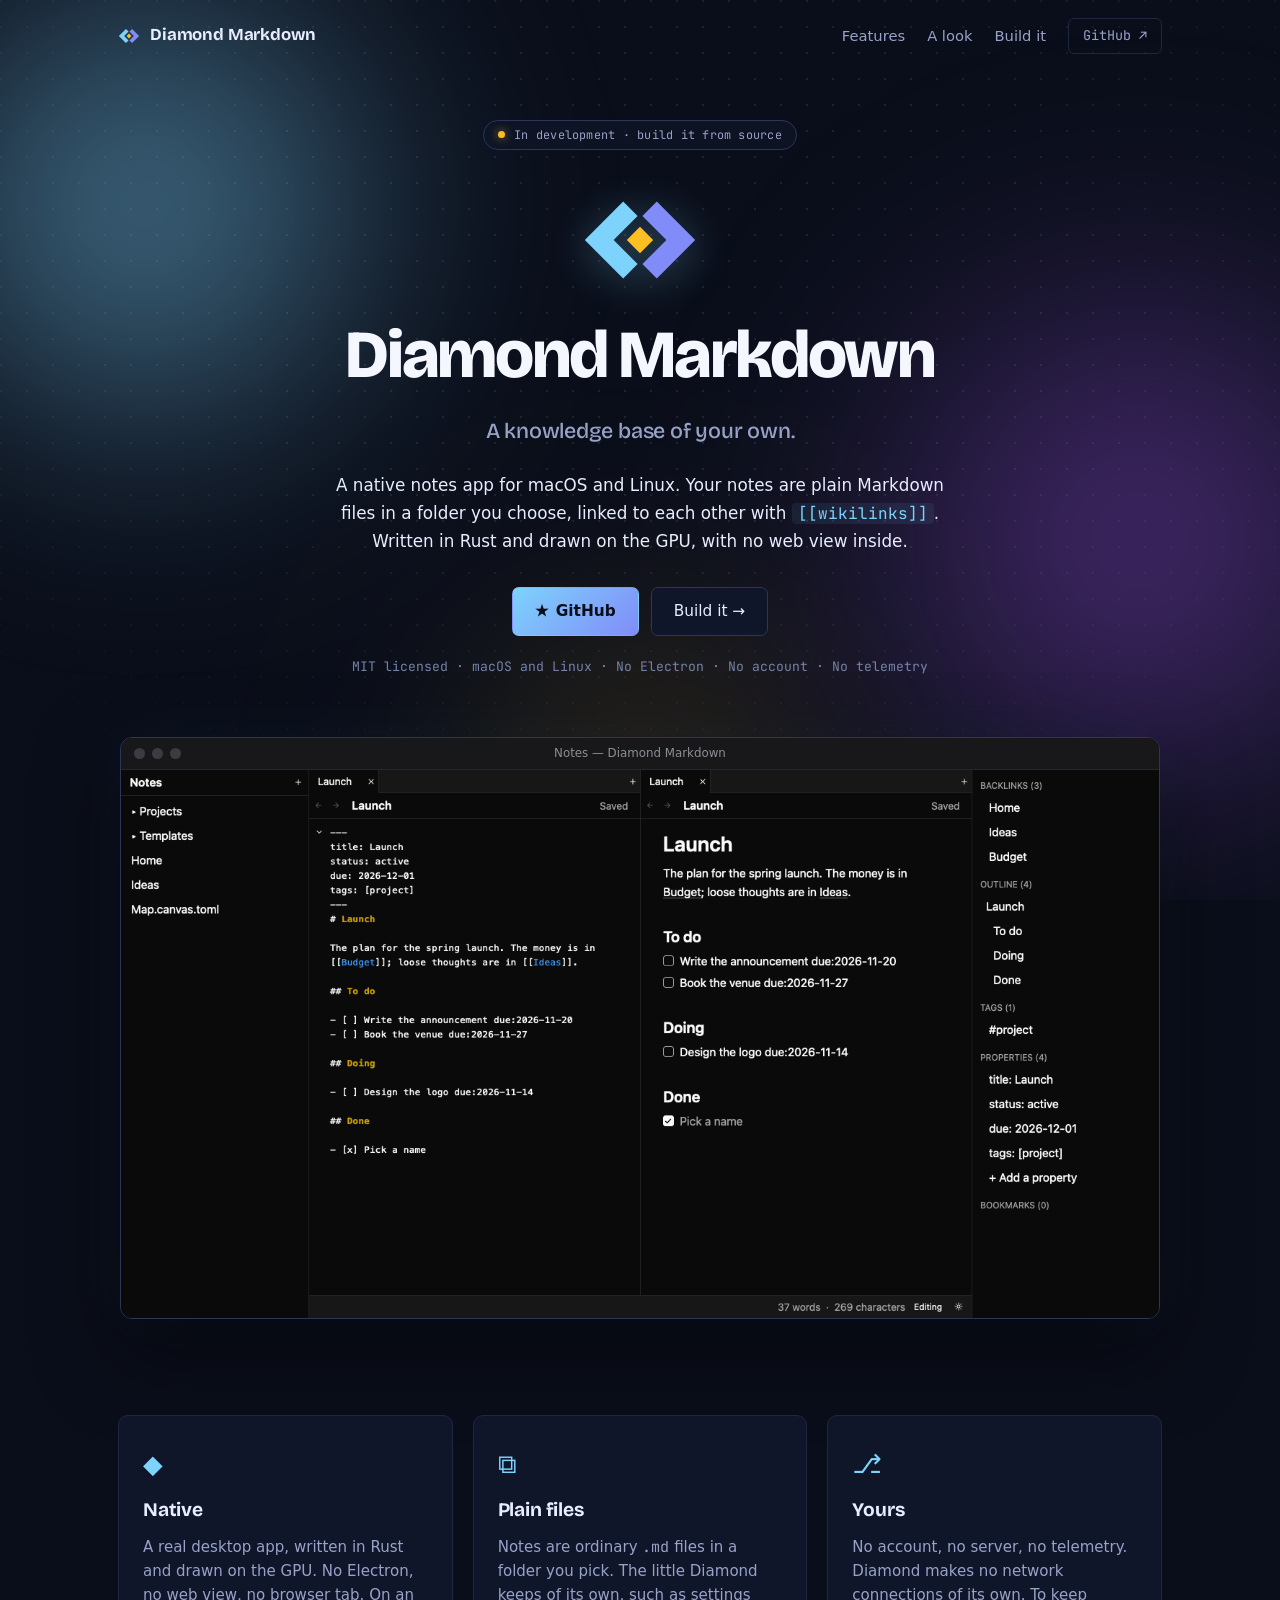
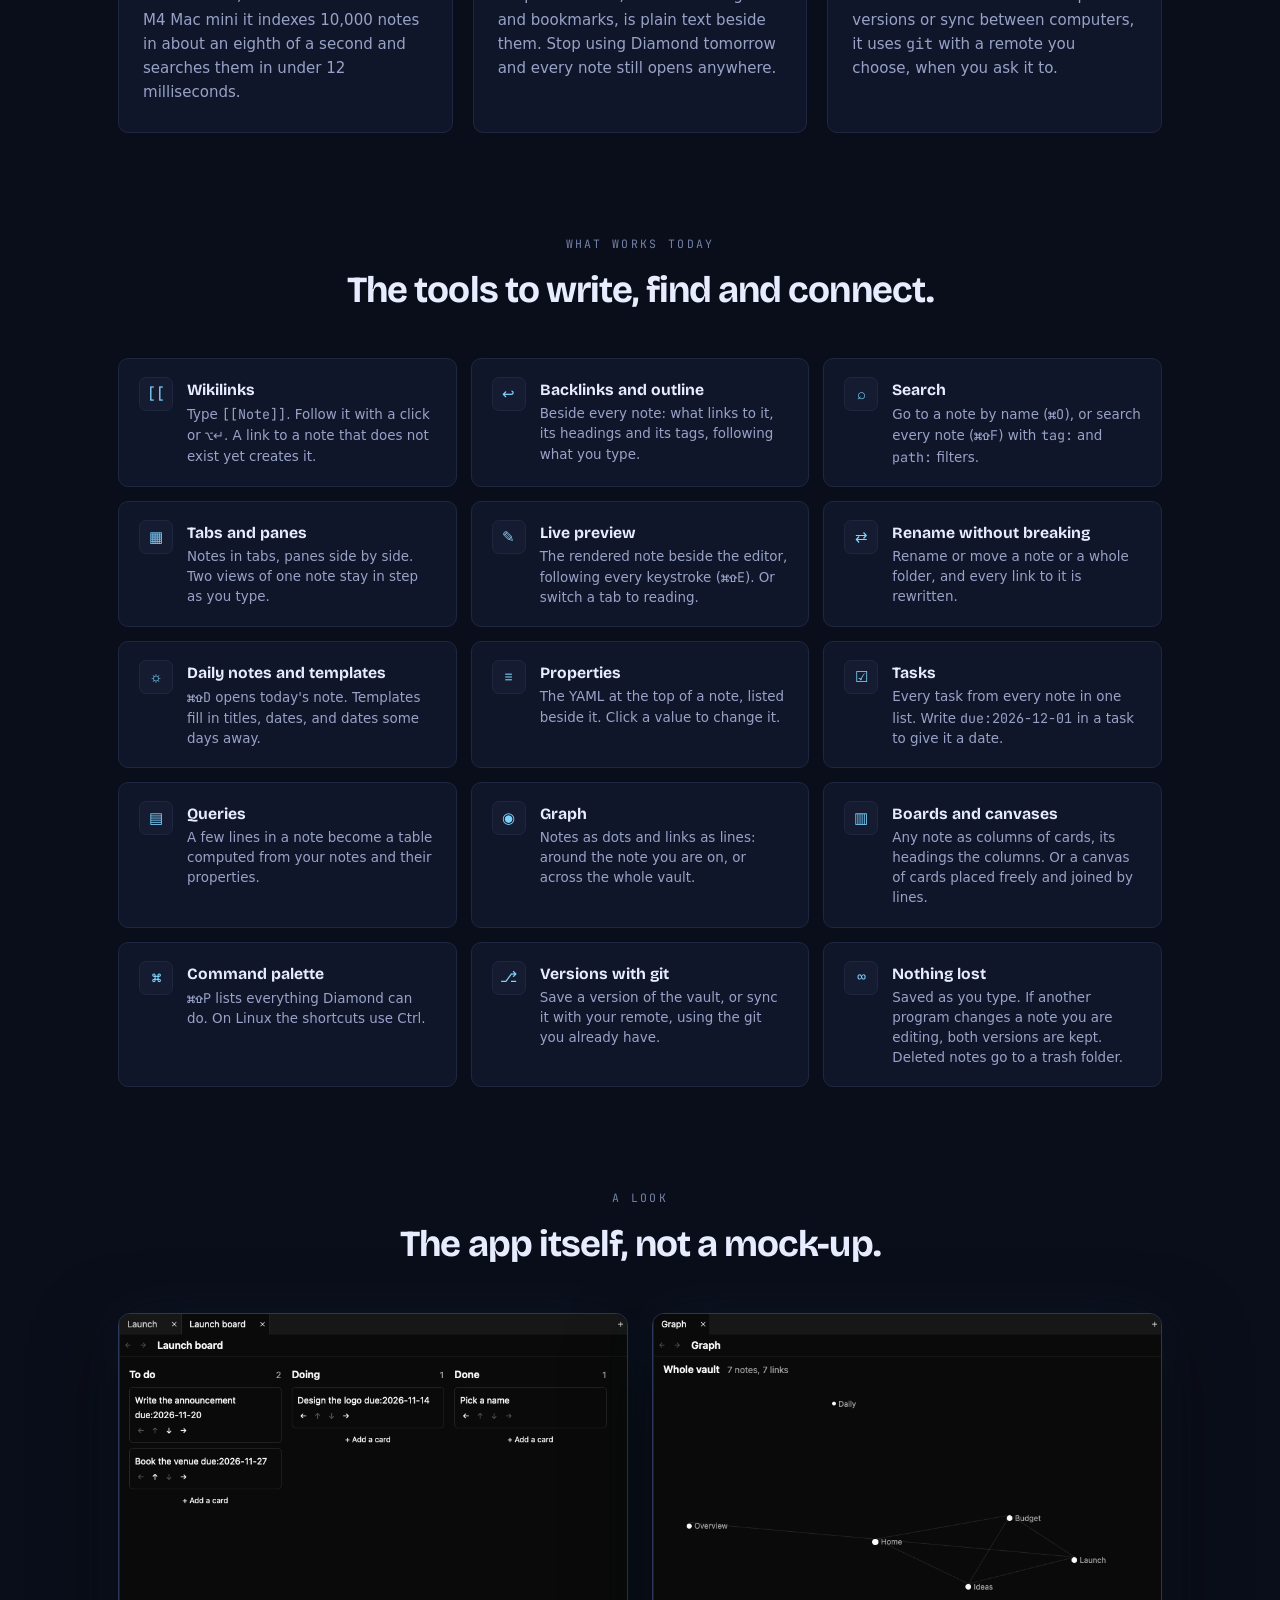
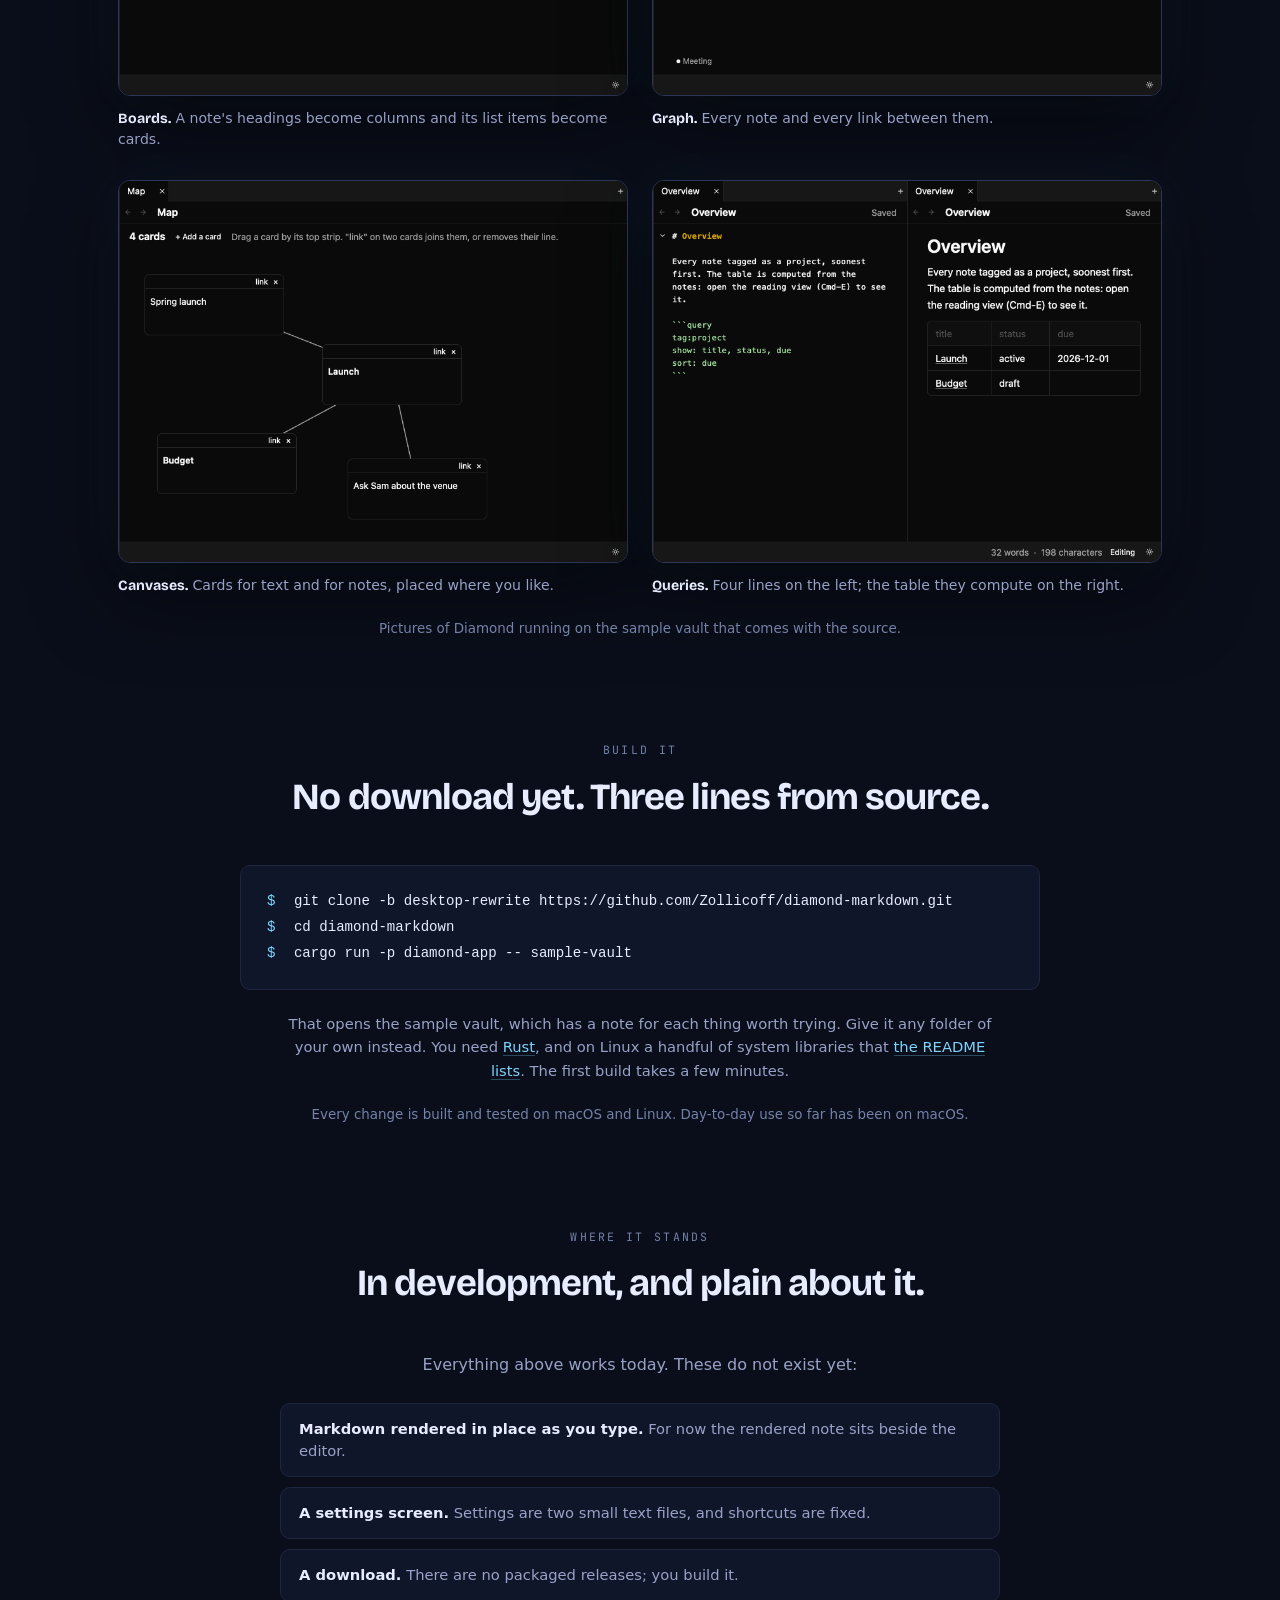
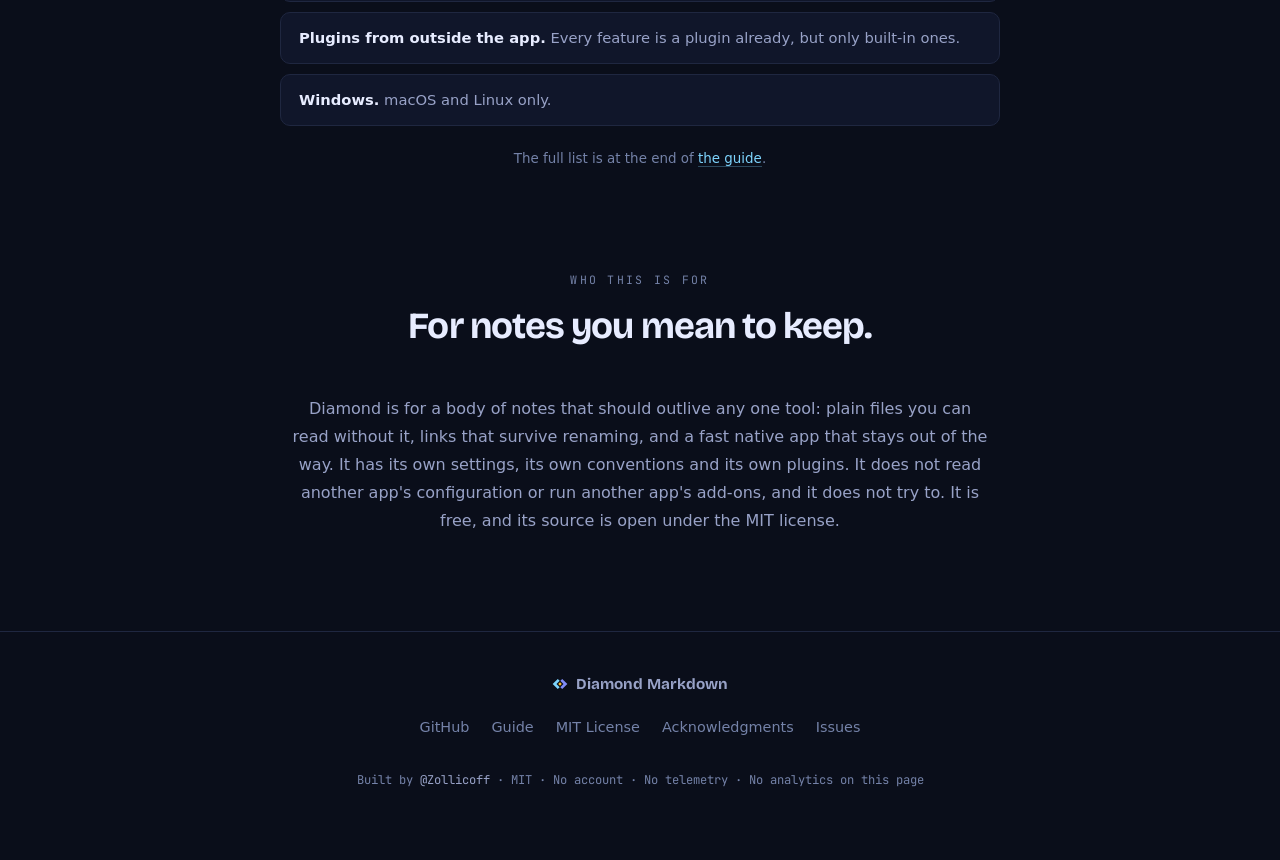
==== commit 36cbb329: "Make the heading a plain colour, and say the page is already dark The heading was a pale gradient cl" ====
--- a/index.html
+++ b/index.html
@@ -6,6 +6,11 @@
 <title>Diamond Markdown — A knowledge base of your own.</title>
 <meta name="description" content="A native Markdown notes app for macOS and Linux. Plain files in a folder, linked with wikilinks: backlinks, search, tasks, queries, a graph, boards and canvases. Written in Rust. Open source.">
 <meta name="theme-color" content="#0a0e1a">
+<!-- The page is already dark. These two lines tell browsers, and the Dark
+     Reader extension, not to darken it again: doing so dims the heading and
+     changes the colours of the mark. -->
+<meta name="color-scheme" content="dark">
+<meta name="darkreader-lock">
 <link rel="canonical" href="https://www.diamondmarkdown.com/">
 
 <!-- Open Graph -->
--- a/styles.css
+++ b/styles.css
@@ -20,6 +20,9 @@
 
 	--radius: 10px;
 	--max: 1100px;
+
+	/* The page is dark and only dark. */
+	color-scheme: dark;
 }
 
 * { box-sizing: border-box; }
@@ -182,10 +185,9 @@
 	letter-spacing: -0.035em;
 	line-height: 1;
 	margin: 0;
-	background: linear-gradient(180deg, #ffffff 0%, #aab5dc 100%);
-	-webkit-background-clip: text;
-	background-clip: text;
-	color: transparent;
+	/* A plain colour, not a gradient clipped to the letters: a clipped
+	   gradient is a background, and tools that darken pages darken it. */
+	color: #f5f7ff;
 }
 
 .tag {
